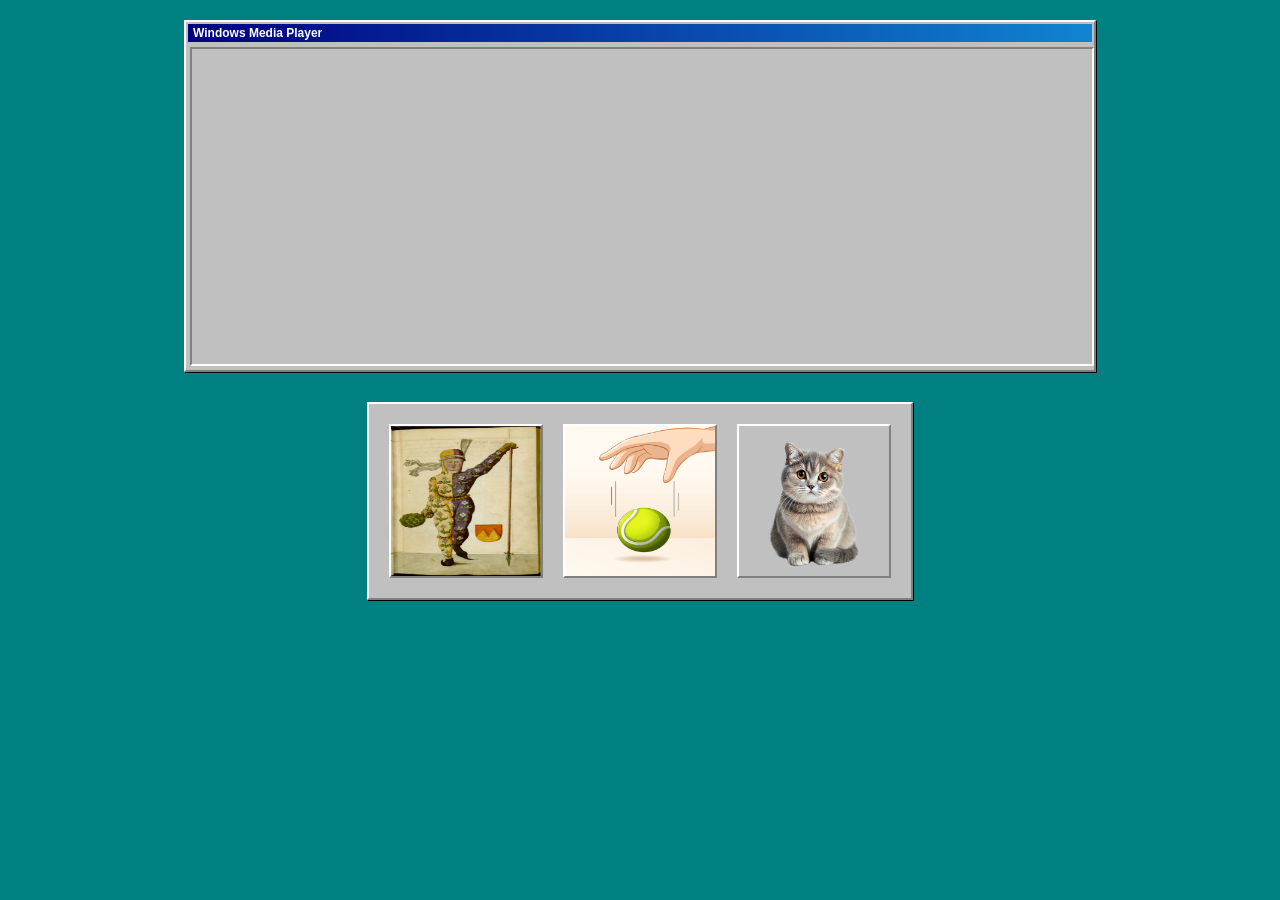
==== index.html @ b0a3be6a "Archivos de inicio" ====
<!DOCTYPE html>
<html lang="es">
<head>
    <meta charset="UTF-8">
    <title>Página de Prueba</title>
    <link rel="stylesheet" href="styles.css">
</head>
<body>

    <div class="container">
        <div class="video-wrapper">
		<iframe 
		width="560" 
		height="315" 
		src="https://www.youtube.com/embed/oPuB4rnirME?si=YwZWsFRKRUqBJ3_M" 
		title="YouTube video player" 
		frameborder="0" allow="accelerometer; autoplay; clipboard-write; encrypted-media; gyroscope; picture-in-picture; web-share" referrerpolicy="strict-origin-when-cross-origin" allowfullscreen>
		</iframe>
        </div>

        <div class="images">
            <a href="1.html">
                <img src="medieval.png" alt="Pagina 1">
            </a>

            <a href="2.html">
                <img src="ball.png" alt="Pagina 2">
            </a>

            <a href="3.html">
                <img src="cat.png" alt="Pagina 3">
            </a>
        </div>

    </div>

</body>
</html>
---- styles.css ----
/* Windows 95 Theme Colors & Reset */
body {
    margin: 0;
    padding: 20px;
    background-color: #008080; /* Classic Teal Desktop */
    font-family: "MS Sans Serif", Arial, sans-serif;
    display: flex;
    justify-content: center;
}

.container {
    display: flex;    flex-direction: column;
    align-items: center;
    gap: 30px;
    width: 100%;
    max-width: 900px;
}/* Window Frame Styling */
.video-wrapper, .images {
    background-color: #c0c0c0;
    border: 2px solid;
    border-color: #ffffff #808080 #808080 #ffffff; /* Beveled Outset */
    box-shadow: 1px 1px 0 0 #000000;
    padding: 4px;
}

/* Video Window Title Bar */
.video-wrapper {
    width: 100%;
    position: relative;
    padding-top: 25px; /* Space for title bar */
}

.video-wrapper::before {
    content: "Windows Media Player";
    position: absolute;
    top: 2px;
    left: 2px;
    right: 2px;
    height: 18px;
    background: linear-gradient(90deg, #000080, #1084d0);
    color: white;
    font-size: 12px;
    font-weight: bold;
    padding-left: 5px;
    display: flex;
    align-items: center;
}

.video-wrapper iframe {
    width: 100%;
    aspect-ratio: 16 / 9;
    border: 2px solid;
    border-color: #808080 #ffffff #ffffff #808080; /* Beveled Inset */
    display: block;
}

/* Image Gallery Grid */
.images {
    display: flex;
    flex-wrap: wrap;
    justify-content: center;    gap: 20px;
    padding: 20px;
}

.images a {
    text-decoration: none;
    display: block;
}

.images img {
    /* Responsive sizing based on 500x500 source */
    width: 150px;    height: 150px;
    object-fit: cover;
    display: block;    border: 2px solid;
    border-color: #ffffff #808080 #808080 #ffffff;
}

/* Button Click Effect */
.images img:active {
    border-color: #808080 #ffffff #ffffff #808080;
    transform: translate(1px, 1px);
}

/* Mobile Responsiveness */
@media (max-width: 600px) {
    body {
        padding: 10px;
    }
    
    .images img {
        width: 100px;
        height: 100px;
    }
    
    .video-wrapper::before {
        font-size: 10px;
    }
}
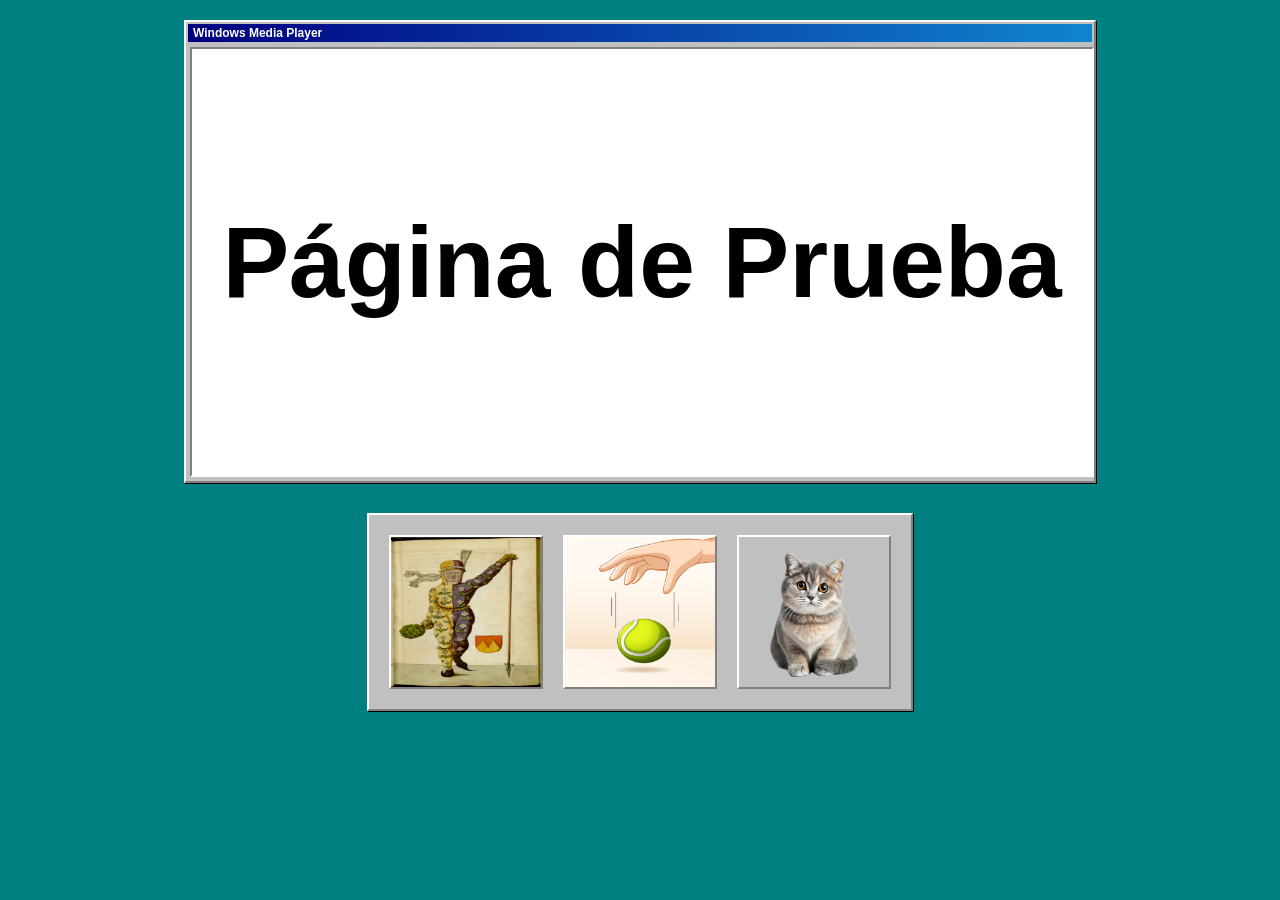
==== commit 6b36240e: "Parte 2" ====
--- a/index.html
+++ b/index.html
@@ -9,21 +9,17 @@
 
     <div class="container">
         <div class="video-wrapper">
-		<iframe 
-		width="560" 
-		height="315" 
-		src="https://www.youtube.com/embed/oPuB4rnirME?si=YwZWsFRKRUqBJ3_M" 
-		title="YouTube video player" 
-		frameborder="0" allow="accelerometer; autoplay; clipboard-write; encrypted-media; gyroscope; picture-in-picture; web-share" referrerpolicy="strict-origin-when-cross-origin" allowfullscreen>
-		</iframe>
+			<div class="video-placeholder">
+				Página de Prueba
+			</div>
         </div>
 
         <div class="images">
-            <a href="1.html">
+            <a href="medieval.html">
                 <img src="medieval.png" alt="Pagina 1">
             </a>
 
-            <a href="2.html">
+            <a href="ball.html">
                 <img src="ball.png" alt="Pagina 2">
             </a>
 
--- a/styles.css
+++ b/styles.css
@@ -46,12 +46,17 @@
     align-items: center;
 }
 
-.video-wrapper iframe {
+.video-placeholder {
     width: 100%;
-    aspect-ratio: 16 / 9;
+    aspect-ratio: 19 / 9;
     border: 2px solid;
     border-color: #808080 #ffffff #ffffff #808080; /* Beveled Inset */
-    display: block;
+    background-color: #ffffff;
+    display: flex;
+    align-items: center;
+    justify-content: center;
+    font-size: 100px;
+    font-weight: bold;
 }
 
 /* Image Gallery Grid */
@@ -63,8 +68,10 @@
 }
 
 .images a {
+	position: relative;
+	overflow: hidden;
     text-decoration: none;
-    display: block;
+    display: inline-block;
 }
 
 .images img {
@@ -74,6 +81,32 @@
     display: block;    border: 2px solid;
     border-color: #ffffff #808080 #808080 #ffffff;
 }
+
+.images a::after {
+    content: "";
+    position: absolute;
+    top: -50%;
+    left: -50%;
+    width: 200%;
+    height: 200%;
+    background: radial-gradient(circle, white 2px, transparent 3px);
+    background-size: 40px 40px;
+    opacity: 0;
+    transition: opacity 0.3s ease;
+    animation: sparkleMove 3s linear infinite;
+    pointer-events: none;
+}
+
+.images a:hover::after {
+    opacity: 0.6;
+}
+
+
+@keyframes sparkleMove {
+    from { transform: translate(0, 0); }
+    to { transform: translate(40px, 40px); }
+}
+
 
 /* Button Click Effect */
 .images img:active {
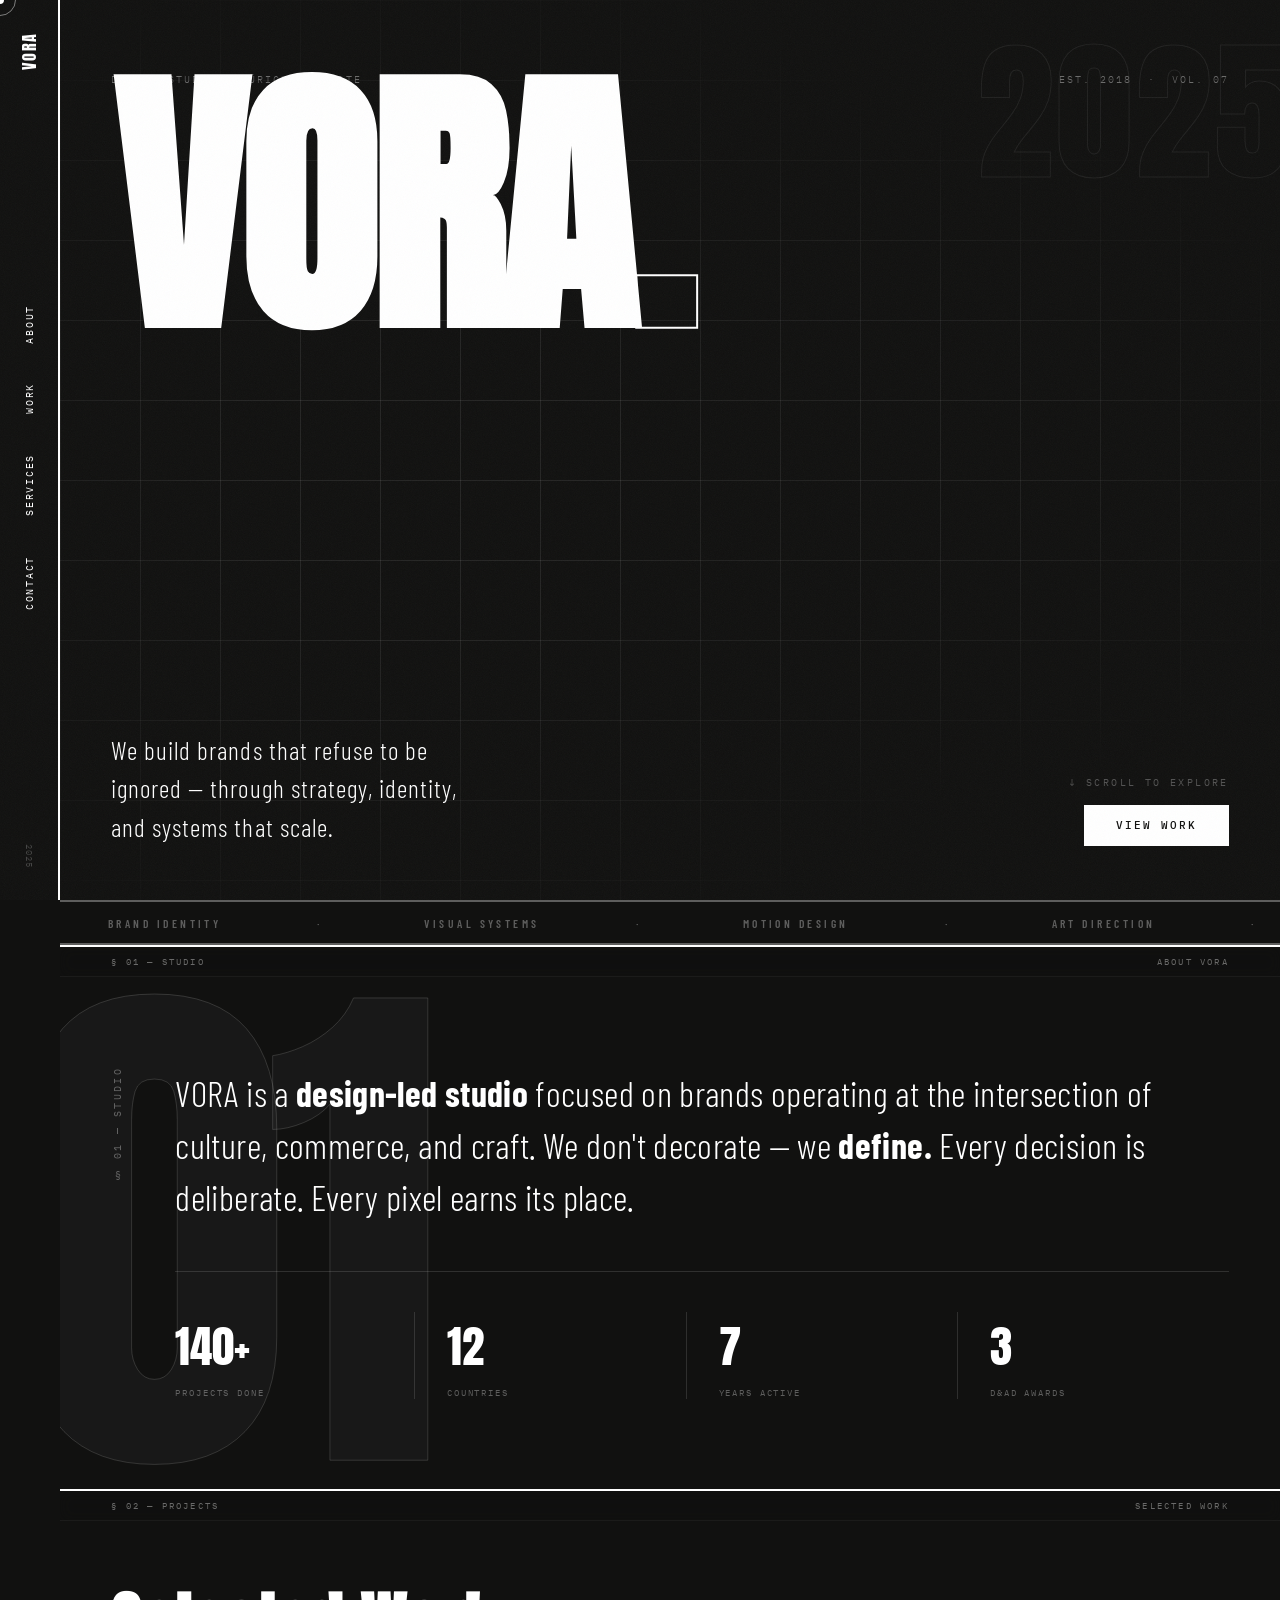
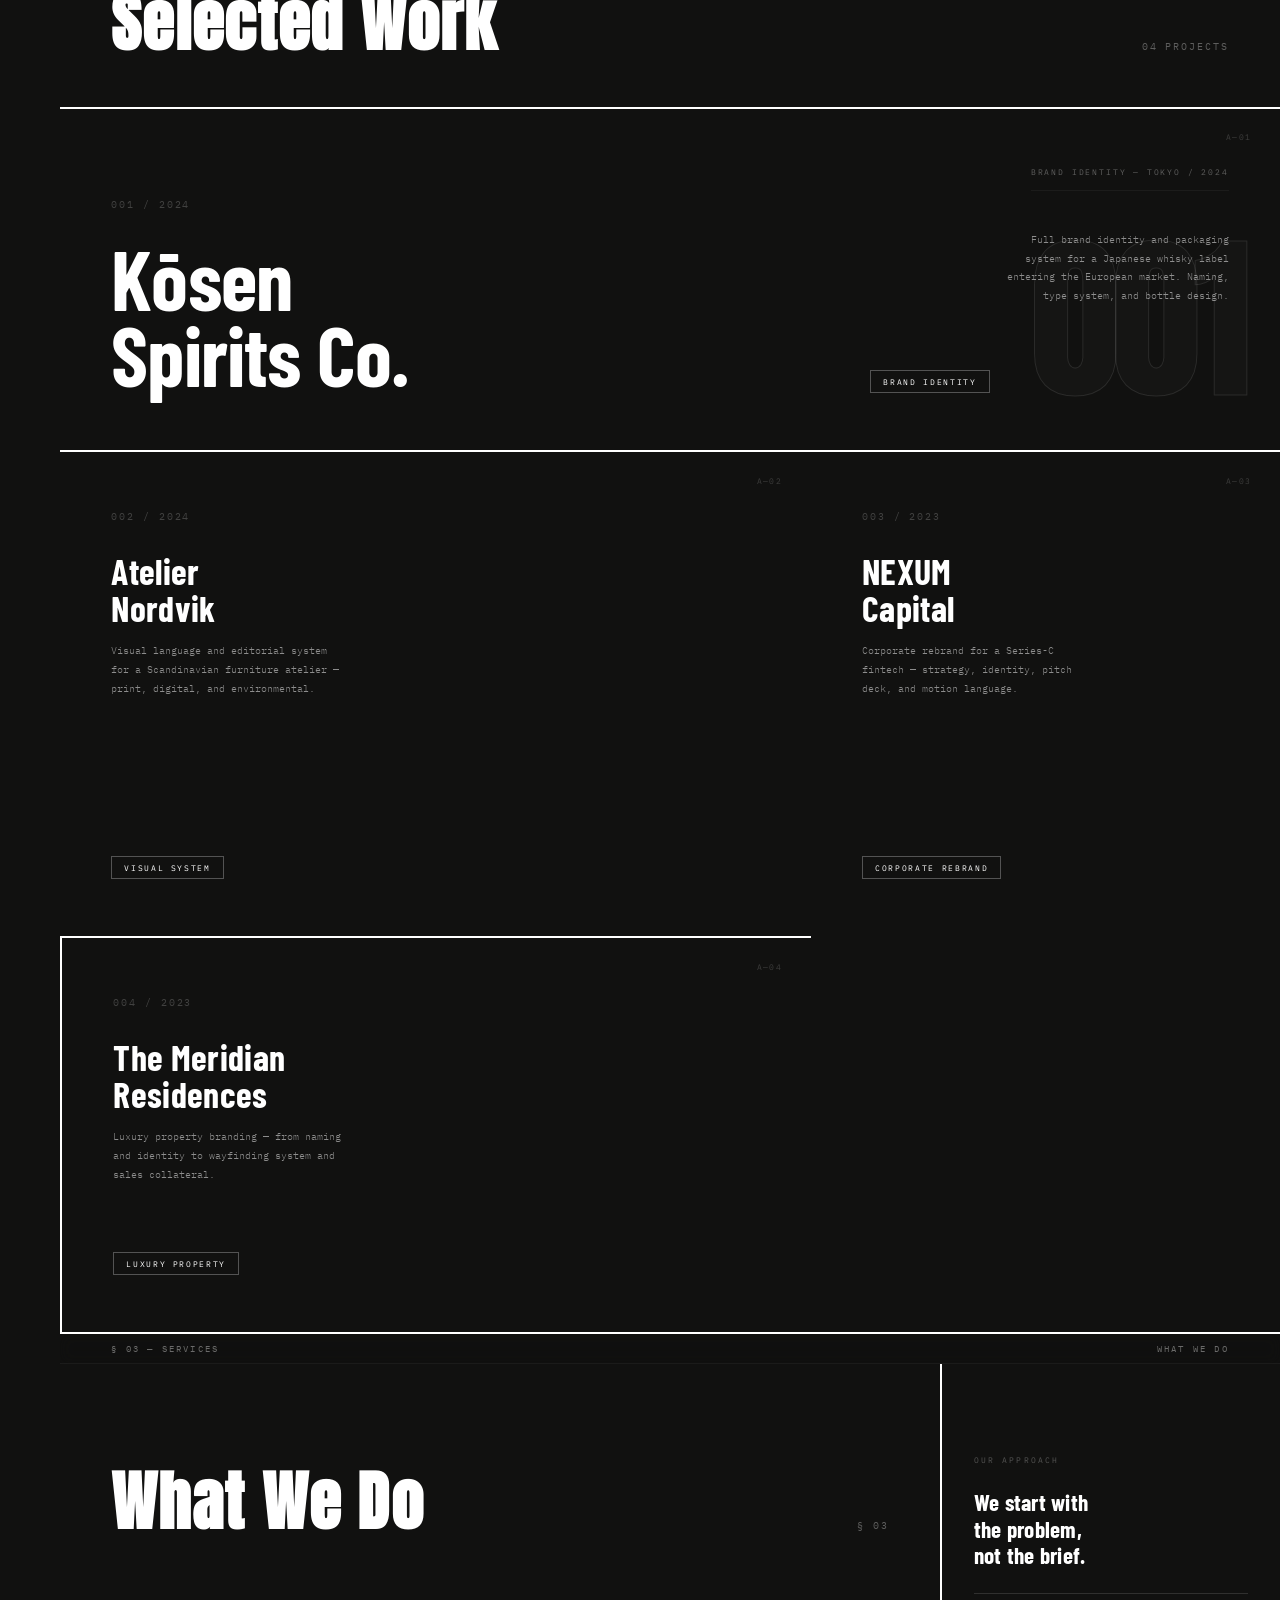
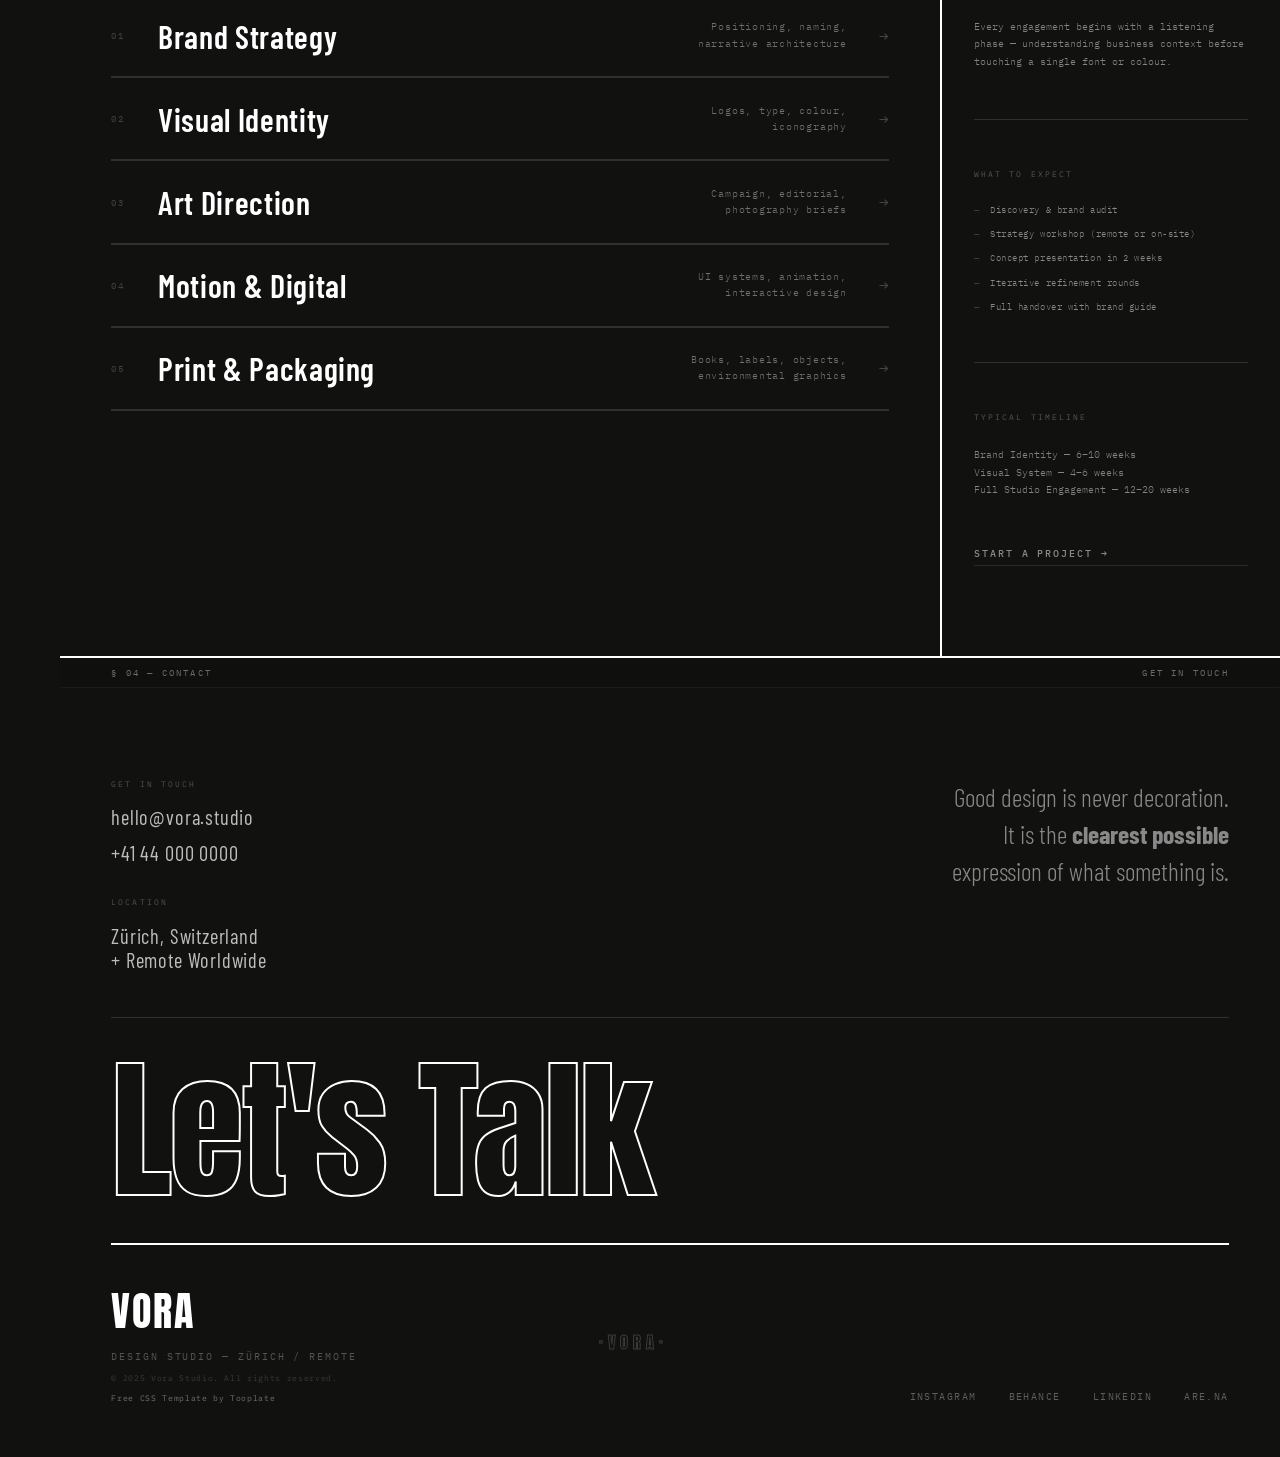
==== commit 0cd9b48f: "4" ====
--- a/index.html
+++ b/index.html
@@ -1,34 +1,445 @@
-<!DOCTYPE html>
-<html lang="es">
-<head>
-    <meta charset="UTF-8">
-    <title>Página de Prueba</title>
-    <link rel="stylesheet" href="styles.css">
-</head>
-<body>
-
-    <div class="container">
-        <div class="video-wrapper">
-			<div class="video-placeholder">
-				Página de Prueba
-			</div>
-        </div>
-
-        <div class="images">
-            <a href="medieval.html">
-                <img src="medieval.png" alt="Pagina 1">
-            </a>
-
-            <a href="ball.html">
-                <img src="ball.png" alt="Pagina 2">
-            </a>
-
-            <a href="3.html">
-                <img src="cat.png" alt="Pagina 3">
-            </a>
-        </div>
-
-    </div>
-
-</body>
-</html>+<!DOCTYPE html>
+<html lang="en">
+<head>
+  <meta charset="UTF-8" />
+  <meta name="viewport" content="width=device-width, initial-scale=1.0" />
+  <title>VORA — Design Studio</title>
+  <link rel="preconnect" href="https://fonts.googleapis.com" />
+  <link rel="preconnect" href="https://fonts.gstatic.com" crossorigin />
+  <link href="https://fonts.googleapis.com/css2?family=Anton&family=IBM+Plex+Mono:wght@300;400;500&family=Barlow+Condensed:wght@300;400;600;700&display=swap" rel="stylesheet" />
+  <link rel="stylesheet" href="tooplate-vora-bold-style.css" />
+
+  <!--
+  Tooplate 2161 Vora Bold
+  https://www.tooplate.com/view/2161-vora-bold
+  Free HTML CSS Template
+  -->
+</head>
+<body>
+
+  <div id="cursor-dot"></div>
+  <div id="cursor-ring"></div>
+
+  <div class="page-shell">
+
+    <!-- SIDEBAR -->
+    <aside class="sidebar">
+      <a href="#hero" class="sidebar__logo">VORA</a>
+      <nav class="sidebar__nav">
+        <a href="#about">About</a>
+        <a href="#work">Work</a>
+        <a href="#services">Services</a>
+        <a href="#contact">Contact</a>
+      </nav>
+      <span class="sidebar__index">2025</span>
+    </aside>
+
+    <main class="main">
+
+      <!-- ═══ HERO ═══ -->
+      <section id="hero">
+        <span class="hero__ghost-year" aria-hidden="true">2025</span>
+        <div class="hero__topbar">
+          <span>Design Studio — Zürich / Remote</span>
+          <span>Est. 2018 &nbsp;·&nbsp; Vol. 07</span>
+        </div>
+        <h1 class="hero__headline" data-reveal>VORA<span class="invert">.</span></h1>
+        <div class="hero__sub">
+          <p class="hero__tagline" data-reveal>
+            We build brands that refuse to be<br>
+            ignored — through strategy, identity,<br>
+            and systems that scale.
+          </p>
+          <div class="hero__cta-wrap" data-reveal>
+            <span class="hero__scroll">↓ Scroll to explore</span>
+            <a href="#work" class="btn">View Work</a>
+          </div>
+        </div>
+      </section>
+
+      <!-- MARQUEE -->
+      <div class="marquee-strip">
+        <div class="marquee-inner">
+          <span>Brand Identity</span><span>·</span>
+          <span>Visual Systems</span><span>·</span>
+          <span>Motion Design</span><span>·</span>
+          <span>Art Direction</span><span>·</span>
+          <span>Editorial Design</span><span>·</span>
+          <span>Strategy</span><span>·</span>
+          <span>Brand Identity</span><span>·</span>
+          <span>Visual Systems</span><span>·</span>
+          <span>Motion Design</span><span>·</span>
+          <span>Art Direction</span><span>·</span>
+          <span>Editorial Design</span><span>·</span>
+          <span>Strategy</span><span>·</span>
+        </div>
+      </div>
+
+      <hr class="rule" />
+
+      <!-- ═══ ABOUT ═══ -->
+      <div class="sticky-label">
+        <span>§ 01 — Studio</span><span>About VORA</span>
+      </div>
+      <section id="about">
+        <span class="about__bg-num" aria-hidden="true">01</span>
+        <span class="about__label">§ 01 — Studio</span>
+        <div class="about__content">
+          <p class="about__text" data-reveal>
+            VORA is a <strong>design-led studio</strong> focused on brands
+            operating at the intersection of culture, commerce, and craft.
+            We don't decorate — we <strong>define.</strong> Every decision
+            is deliberate. Every pixel earns its place.
+          </p>
+          <div class="about__stats" data-reveal>
+            <div class="stat">
+              <span class="stat__value">140+</span>
+              <span class="stat__label">Projects Done</span>
+            </div>
+            <div class="stat">
+              <span class="stat__value">12</span>
+              <span class="stat__label">Countries</span>
+            </div>
+            <div class="stat">
+              <span class="stat__value">7</span>
+              <span class="stat__label">Years Active</span>
+            </div>
+            <div class="stat">
+              <span class="stat__value">3</span>
+              <span class="stat__label">D&AD Awards</span>
+            </div>
+          </div>
+        </div>
+      </section>
+
+      <hr class="rule" />
+
+      <!-- ═══ WORK ═══ -->
+      <div class="sticky-label">
+        <span>§ 02 — Projects</span><span>Selected Work</span>
+      </div>
+      <section id="work">
+        <div class="work__header">
+          <h2 class="section-title" data-reveal>Selected Work</h2>
+          <span class="section-meta">04 Projects</span>
+        </div>
+
+        <div class="work__grid">
+
+          <!-- Full-width hero project -->
+          <div class="work__item">
+            <span class="work__item-corner">A—01</span>
+            <div class="work__item-content">
+              <p class="work__item-num">001 / 2024</p>
+              <h3 class="work__item-title">Kōsen<br>Spirits Co.</h3>
+            </div>
+            <div class="work__item-aside">
+              <span class="work__item-slug">Brand Identity — Tokyo / 2024</span>
+              <p class="work__item-desc">Full brand identity and packaging system for a Japanese whisky label entering the European market. Naming, type system, and bottle design.</p>
+              <span class="work__item-tag">Brand Identity</span>
+            </div>
+          </div>
+
+          <div class="work__item">
+            <span class="work__item-corner">A—02</span>
+            <div class="work__item-content">
+              <p class="work__item-num">002 / 2024</p>
+              <h3 class="work__item-title">Atelier<br>Nordvik</h3>
+              <p class="work__item-desc">Visual language and editorial system for a Scandinavian furniture atelier — print, digital, and environmental.</p>
+            </div>
+            <span class="work__item-tag">Visual System</span>
+          </div>
+
+          <div class="work__item">
+            <span class="work__item-corner">A—03</span>
+            <div class="work__item-content">
+              <p class="work__item-num">003 / 2023</p>
+              <h3 class="work__item-title">NEXUM<br>Capital</h3>
+              <p class="work__item-desc">Corporate rebrand for a Series-C fintech — strategy, identity, pitch deck, and motion language.</p>
+            </div>
+            <span class="work__item-tag">Corporate Rebrand</span>
+          </div>
+
+          <div class="work__item">
+            <span class="work__item-corner">A—04</span>
+            <div class="work__item-content">
+              <p class="work__item-num">004 / 2023</p>
+              <h3 class="work__item-title">The Meridian<br>Residences</h3>
+              <p class="work__item-desc">Luxury property branding — from naming and identity to wayfinding system and sales collateral.</p>
+            </div>
+            <span class="work__item-tag">Luxury Property</span>
+          </div>
+
+        </div>
+      </section>
+
+      <hr class="rule" />
+
+      <!-- ═══ SERVICES ═══ -->
+      <div class="sticky-label">
+        <span>§ 03 — Services</span><span>What We Do</span>
+      </div>
+      <section id="services">
+        <div class="services__body">
+
+          <!-- LEFT: service list -->
+          <div class="services__left">
+            <div class="services__header">
+              <h2 class="section-title" data-reveal>What We Do</h2>
+              <span class="section-meta">§ 03</span>
+            </div>
+            <div class="services__list">
+
+              <div class="service-row" data-reveal data-svc="1">
+                <span class="service-row__num">01</span>
+                <span class="service-row__name">Brand Strategy</span>
+                <span class="service-row__desc">Positioning, naming,<br>narrative architecture</span>
+                <span class="service-row__arrow">→</span>
+              </div>
+              <div class="service-panel" id="svc-1">
+                <div class="service-panel__inner">
+                  <div class="sp-block">
+                    <span class="sp-block__label">Deliverable</span>
+                    <div class="sp-block__body">
+                      <span class="sp-block__title">Brand Platform Document</span>
+                      <p class="sp-block__text">Positioning statement, audience personas, competitive landscape, and messaging hierarchy — the strategic foundation everything else builds on.</p>
+                    </div>
+                  </div>
+                  <div class="sp-block">
+                    <span class="sp-block__label">Process</span>
+                    <div class="sp-block__body">
+                      <span class="sp-block__title">Discovery → Synthesis → Validate</span>
+                      <p class="sp-block__text">Stakeholder interviews, market research, and a 2-day workshop. We test positioning concepts before committing to a direction.</p>
+                    </div>
+                  </div>
+                  <div class="sp-block">
+                    <span class="sp-block__label">Timeline</span>
+                    <div class="sp-block__body">
+                      <span class="sp-block__title">3 – 5 Weeks</span>
+                      <p class="sp-block__text">Standalone or as the opening phase of a full identity engagement. Deliverables include a printed strategy deck.</p>
+                    </div>
+                  </div>
+                </div>
+              </div>
+
+              <div class="service-row" data-reveal data-svc="2">
+                <span class="service-row__num">02</span>
+                <span class="service-row__name">Visual Identity</span>
+                <span class="service-row__desc">Logos, type, colour,<br>iconography</span>
+                <span class="service-row__arrow">→</span>
+              </div>
+              <div class="service-panel" id="svc-2">
+                <div class="service-panel__inner">
+                  <div class="sp-block">
+                    <span class="sp-block__label">Deliverable</span>
+                    <div class="sp-block__body">
+                      <span class="sp-block__title">Full Identity System</span>
+                      <p class="sp-block__text">Logo suite, typeface selection, colour palette, iconography, and a comprehensive brand guidelines document in print-ready PDF.</p>
+                    </div>
+                  </div>
+                  <div class="sp-block">
+                    <span class="sp-block__label">Process</span>
+                    <div class="sp-block__body">
+                      <span class="sp-block__title">Concept → Refine → Rollout</span>
+                      <p class="sp-block__text">Three initial directions, two refinement rounds, and a final presentation. All source files handed over in AI, SVG, and Figma.</p>
+                    </div>
+                  </div>
+                  <div class="sp-block">
+                    <span class="sp-block__label">Timeline</span>
+                    <div class="sp-block__body">
+                      <span class="sp-block__title">6 – 10 Weeks</span>
+                      <p class="sp-block__text">Includes one round of application design (stationery, digital templates, or social kit) at no extra cost.</p>
+                    </div>
+                  </div>
+                </div>
+              </div>
+
+              <div class="service-row" data-reveal data-svc="3">
+                <span class="service-row__num">03</span>
+                <span class="service-row__name">Art Direction</span>
+                <span class="service-row__desc">Campaign, editorial,<br>photography briefs</span>
+                <span class="service-row__arrow">→</span>
+              </div>
+              <div class="service-panel" id="svc-3">
+                <div class="service-panel__inner">
+                  <div class="sp-block">
+                    <span class="sp-block__label">Deliverable</span>
+                    <div class="sp-block__body">
+                      <span class="sp-block__title">Creative Brief + Shot List</span>
+                      <p class="sp-block__text">Moodboards, colour grading references, talent direction notes, and post-production guidelines for photographers and video teams.</p>
+                    </div>
+                  </div>
+                  <div class="sp-block">
+                    <span class="sp-block__label">Process</span>
+                    <div class="sp-block__body">
+                      <span class="sp-block__title">Brief → Direct → Review</span>
+                      <p class="sp-block__text">We embed with your production team on-set, or work remotely for editorial and digital-first campaigns. Retouching oversight included.</p>
+                    </div>
+                  </div>
+                  <div class="sp-block">
+                    <span class="sp-block__label">Timeline</span>
+                    <div class="sp-block__body">
+                      <span class="sp-block__title">Per Campaign</span>
+                      <p class="sp-block__text">Day-rate or project-based. Ongoing retainer available for brands running 4+ campaigns per year.</p>
+                    </div>
+                  </div>
+                </div>
+              </div>
+
+              <div class="service-row" data-reveal data-svc="4">
+                <span class="service-row__num">04</span>
+                <span class="service-row__name">Motion &amp; Digital</span>
+                <span class="service-row__desc">UI systems, animation,<br>interactive design</span>
+                <span class="service-row__arrow">→</span>
+              </div>
+              <div class="service-panel" id="svc-4">
+                <div class="service-panel__inner">
+                  <div class="sp-block">
+                    <span class="sp-block__label">Deliverable</span>
+                    <div class="sp-block__body">
+                      <span class="sp-block__title">Motion Language + UI Kit</span>
+                      <p class="sp-block__text">Easing curves, animation principles, component library in Figma, and production-ready Lottie files or CSS animation specs for developers.</p>
+                    </div>
+                  </div>
+                  <div class="sp-block">
+                    <span class="sp-block__label">Process</span>
+                    <div class="sp-block__body">
+                      <span class="sp-block__title">System → Prototype → Spec</span>
+                      <p class="sp-block__text">We design in Figma, prototype in ProtoPie or Framer, then write detailed specs your engineering team can implement precisely.</p>
+                    </div>
+                  </div>
+                  <div class="sp-block">
+                    <span class="sp-block__label">Timeline</span>
+                    <div class="sp-block__body">
+                      <span class="sp-block__title">4 – 8 Weeks</span>
+                      <p class="sp-block__text">Standalone digital systems or as a natural extension of a completed brand identity engagement.</p>
+                    </div>
+                  </div>
+                </div>
+              </div>
+
+              <div class="service-row" data-reveal data-svc="5">
+                <span class="service-row__num">05</span>
+                <span class="service-row__name">Print &amp; Packaging</span>
+                <span class="service-row__desc">Books, labels, objects,<br>environmental graphics</span>
+                <span class="service-row__arrow">→</span>
+              </div>
+              <div class="service-panel" id="svc-5">
+                <div class="service-panel__inner">
+                  <div class="sp-block">
+                    <span class="sp-block__label">Deliverable</span>
+                    <div class="sp-block__body">
+                      <span class="sp-block__title">Print-Ready Artwork</span>
+                      <p class="sp-block__text">Press-ready files with full dielines, colour profiles (CMYK/Pantone), and printer liaison. Structural packaging design available on request.</p>
+                    </div>
+                  </div>
+                  <div class="sp-block">
+                    <span class="sp-block__label">Process</span>
+                    <div class="sp-block__body">
+                      <span class="sp-block__title">Concept → Proof → Press</span>
+                      <p class="sp-block__text">We handle the full print production workflow — supplier selection, proofing, and press-check attendance for premium runs.</p>
+                    </div>
+                  </div>
+                  <div class="sp-block">
+                    <span class="sp-block__label">Timeline</span>
+                    <div class="sp-block__body">
+                      <span class="sp-block__title">4 – 12 Weeks</span>
+                      <p class="sp-block__text">Varies by complexity. Simple label design at the short end; full structural packaging and book design at the longer end.</p>
+                    </div>
+                  </div>
+                </div>
+              </div>
+
+            </div>
+          </div>
+
+          <!-- RIGHT: content panel -->
+          <div class="services__right" data-reveal>
+            <div class="srv-panel__block">
+              <span class="srv-panel__label">Our Approach</span>
+              <h3 class="srv-panel__heading">We start with<br>the problem,<br>not the brief.</h3>
+              <hr class="srv-panel__divider" style="margin-top:1rem;" />
+              <p class="srv-panel__text" style="margin-top:1rem;">
+                Every engagement begins with a listening phase —
+                understanding business context before touching
+                a single font or colour.
+              </p>
+            </div>
+            <hr class="srv-panel__divider" />
+            <div class="srv-panel__block">
+              <span class="srv-panel__label">What to Expect</span>
+              <ul class="srv-panel__list">
+                <li>Discovery &amp; brand audit</li>
+                <li>Strategy workshop (remote or on-site)</li>
+                <li>Concept presentation in 2 weeks</li>
+                <li>Iterative refinement rounds</li>
+                <li>Full handover with brand guide</li>
+              </ul>
+            </div>
+            <hr class="srv-panel__divider" />
+            <div class="srv-panel__block">
+              <span class="srv-panel__label">Typical Timeline</span>
+              <p class="srv-panel__text">
+                Brand Identity — 6–10 weeks<br>
+                Visual System — 4–6 weeks<br>
+                Full Studio Engagement — 12–20 weeks
+              </p>
+            </div>
+            <a href="#contact" class="srv-panel__cta">Start a project →</a>
+          </div>
+
+        </div>
+      </section>
+
+      <hr class="rule" />
+
+      <!-- ═══ CONTACT ═══ -->
+      <div class="sticky-label">
+        <span>§ 04 — Contact</span><span>Get in Touch</span>
+      </div>
+      <section id="contact">
+        <div class="contact__info" data-reveal>
+          <div class="contact__info-col">
+            <span class="contact__info-label">Get in Touch</span>
+            <span class="contact__info-value">hello@vora.studio</span>
+            <span class="contact__info-value">+41 44 000 0000</span>
+            <span class="contact__info-label" style="margin-top:1.2rem;">Location</span>
+            <span class="contact__info-value">Zürich, Switzerland<br>+ Remote Worldwide</span>
+          </div>
+          <div class="contact__info-col">
+            <p class="contact__manifesto">
+              Good design is never decoration.<br>
+              It is the <em>clearest possible</em><br>
+              expression of what something is.
+            </p>
+          </div>
+        </div>
+
+        <div class="contact__big" data-reveal>
+          <a href="mailto:hello@vora.studio">Let's&nbsp;Talk</a>
+        </div>
+
+        <div class="footer-bar">
+          <div class="footer-bar__left">
+            <span class="footer-logo">VORA</span>
+            <span class="footer-tagline">Design Studio — Zürich / Remote</span>
+            <span class="footer-copy">© 2025 Vora Studio. All rights reserved.</span>
+            <a href="https://www.tooplate.com/view/2161-vora-bold" rel="nofollow" target="_blank" class="footer-tooplate">Free CSS Template by Tooplate</a>
+          </div>
+          <span class="footer-bar__center" aria-hidden="true">·VORA·</span>
+          <div class="footer-bar__right">
+            <a href="#" class="footer-link">Instagram</a>
+            <a href="#" class="footer-link">Behance</a>
+            <a href="#" class="footer-link">LinkedIn</a>
+            <a href="#" class="footer-link">Are.na</a>
+          </div>
+        </div>
+      </section>
+
+    </main>
+  </div>
+
+  <script src="tooplate-vora-bold-script.js"></script>
+
+</body>
+</html>
--- a/tooplate-vora-bold-style.css
+++ b/tooplate-vora-bold-style.css
@@ -0,0 +1,634 @@
+/*
+Tooplate 2161 Vora Bold
+https://www.tooplate.com/view/2161-vora-bold
+Free HTML CSS Template
+*/
+
+*, *::before, *::after { margin: 0; padding: 0; box-sizing: border-box; }
+
+:root {
+  --black:     #111110;
+  --white:     #ffffff;
+  --rule:      2px solid #ffffff;
+  --rule-thin: 1px solid rgba(255,255,255,0.13);
+  --sidebar:   60px;
+  --mono:      'IBM Plex Mono', monospace;
+  --condensed: 'Barlow Condensed', sans-serif;
+  --display:   'Anton', sans-serif;
+}
+
+html { scroll-behavior: smooth; }
+
+body {
+  background: var(--black);
+  color: var(--white);
+  font-family: var(--mono);
+  overflow-x: hidden;
+  cursor: none;
+}
+
+/* Kill browser default blue on ALL links */
+a { color: inherit; text-decoration: none; }
+
+/* NOISE TEXTURE OVERLAY */
+body::before {
+  content: '';
+  position: fixed; inset: 0;
+  z-index: 1000; pointer-events: none;
+  opacity: 0.038;
+  background-image: url("data:image/svg+xml,%3Csvg viewBox='0 0 256 256' xmlns='http://www.w3.org/2000/svg'%3E%3Cfilter id='n'%3E%3CfeTurbulence type='fractalNoise' baseFrequency='0.9' numOctaves='4' stitchTiles='stitch'/%3E%3C/filter%3E%3Crect width='100%25' height='100%25' filter='url(%23n)'/%3E%3C/svg%3E");
+  background-size: 200px 200px;
+}
+
+/* CURSOR */
+#cursor-dot {
+  position: fixed; top: 0; left: 0;
+  width: 8px; height: 8px;
+  background: var(--white); border-radius: 50%;
+  pointer-events: none; z-index: 9999;
+  transform: translate(-50%, -50%);
+}
+#cursor-ring {
+  position: fixed; top: 0; left: 0;
+  width: 32px; height: 32px;
+  border: 1px solid rgba(255,255,255,0.45); border-radius: 50%;
+  pointer-events: none; z-index: 9998;
+  transform: translate(-50%, -50%);
+  transition: transform 0.18s ease, border-color 0.18s ease;
+}
+
+/* LAYOUT */
+.page-shell { display: flex; min-height: 100vh; }
+
+/* SIDEBAR */
+.sidebar {
+  position: fixed; top: 0; left: 0;
+  width: var(--sidebar); height: 100vh;
+  border-right: var(--rule);
+  display: flex; flex-direction: column;
+  align-items: center; justify-content: space-between;
+  padding: 2rem 0; z-index: 100;
+  background: var(--black);
+}
+.sidebar__logo {
+  font-family: var(--display);
+  font-size: 1rem;
+  letter-spacing: 0.1em; writing-mode: vertical-lr;
+  transform: rotate(180deg); color: var(--white);
+  text-decoration: none;
+}
+.sidebar__nav { display: flex; flex-direction: column; align-items: center; gap: 2.5rem; }
+.sidebar__nav a {
+  font-family: var(--mono); font-size: 0.6rem;
+  font-weight: 400; letter-spacing: 0.18em;
+  text-transform: uppercase; color: var(--white);
+  text-decoration: none; writing-mode: vertical-lr;
+  transform: rotate(180deg); opacity: 0.35;
+  transition: opacity 0.25s ease;
+}
+.sidebar__nav a.active,
+.sidebar__nav a:hover { opacity: 1; }
+.sidebar__index {
+  font-family: var(--mono); font-size: 0.55rem;
+  font-weight: 300; letter-spacing: 0.1em;
+  writing-mode: vertical-lr; opacity: 0.22;
+}
+
+/* MAIN */
+.main { margin-left: var(--sidebar); flex: 1; min-width: 0; overflow-x: hidden; display: flex; flex-direction: column; }
+.rule { width: 100%; height: 0; border: none; border-top: var(--rule); }
+
+/* SCROLL REVEAL */
+[data-reveal] {
+  opacity: 0; transform: translateY(24px);
+  transition: opacity 0.75s cubic-bezier(0.16,1,0.3,1),
+              transform 0.75s cubic-bezier(0.16,1,0.3,1);
+}
+[data-reveal].visible { opacity: 1; transform: none; }
+
+/* STICKY SECTION LABEL */
+.sticky-label {
+  position: sticky; top: 0; z-index: 50;
+  background: rgba(17,17,16,0.92);
+  backdrop-filter: blur(6px);
+  border-bottom: var(--rule-thin);
+  padding: 0.55rem 4vw;
+  font-family: var(--mono); font-size: 0.55rem;
+  letter-spacing: 0.25em; text-transform: uppercase;
+  opacity: 0.38; display: flex; justify-content: space-between;
+}
+
+/* ══════════════════════════
+   HERO
+══════════════════════════ */
+#hero {
+  min-height: 100vh; padding: 0 4vw 0 4vw;
+  display: flex; flex-direction: column;
+  justify-content: space-between;
+  overflow: hidden; position: relative;
+}
+
+/* Graph-paper grid lines */
+#hero::before {
+  content: ''; position: absolute; inset: 0; pointer-events: none;
+  background-image:
+    linear-gradient(rgba(255,255,255,0.09) 1px, transparent 1px),
+    linear-gradient(90deg, rgba(255,255,255,0.09) 1px, transparent 1px);
+  background-size: 80px 80px;
+  mask-image:
+    radial-gradient(ellipse 55% 60% at 30% 52%, rgba(0,0,0,0.95) 30%, transparent 100%),
+    radial-gradient(ellipse 40% 50% at 75% 50%, rgba(0,0,0,0.7) 20%, transparent 80%);
+  mask-composite: add;
+  -webkit-mask-image:
+    radial-gradient(ellipse 55% 60% at 30% 52%, rgba(0,0,0,0.95) 30%, transparent 100%),
+    radial-gradient(ellipse 40% 50% at 75% 50%, rgba(0,0,0,0.7) 20%, transparent 80%);
+  -webkit-mask-composite: source-over;
+}
+
+/* Ghost year — top-right counterweight */
+.hero__ghost-year {
+  position: absolute; top: 4vh; right: -1vw;
+  font-family: var(--display);
+  font-size: clamp(6rem, 12vw, 13rem);
+  line-height: 1;
+  -webkit-text-stroke: 1px rgba(255,255,255,0.07);
+  color: transparent;
+  letter-spacing: 0.02em;
+  pointer-events: none; user-select: none; z-index: 0;
+}
+
+.hero__topbar {
+  display: flex; justify-content: space-between; align-items: flex-start;
+  font-family: var(--mono); font-size: 0.65rem; font-weight: 300;
+  letter-spacing: 0.2em; text-transform: uppercase; opacity: 0.38;
+  padding-top: 8vh; position: relative; z-index: 1;
+}
+.hero__headline {
+  font-family: var(--display);
+  font-size: clamp(18vw, 22vw, 26vw);
+  line-height: 0.88; letter-spacing: -0.02em;
+  white-space: nowrap; overflow: visible;
+  margin-right: -8vw; position: relative; z-index: 1;
+}
+.hero__headline span.invert {
+  -webkit-text-stroke: 2px var(--white);
+  color: transparent;
+}
+.hero__sub {
+  display: flex; justify-content: space-between;
+  align-items: flex-end; padding-bottom: 6vh;
+  margin-top: auto; position: relative; z-index: 1;
+}
+.hero__tagline {
+  font-family: var(--condensed);
+  font-size: clamp(1rem, 2.2vw, 1.6rem);
+  font-weight: 300; letter-spacing: 0.04em;
+  max-width: 38vw; line-height: 1.5; opacity: 0.68;
+}
+.hero__cta-wrap { display: flex; flex-direction: column; align-items: flex-end; gap: 1rem; }
+.hero__scroll { font-family: var(--mono); font-size: 0.6rem; letter-spacing: 0.25em; text-transform: uppercase; opacity: 0.28; }
+.btn {
+  font-family: var(--mono); font-size: 0.7rem; font-weight: 500;
+  letter-spacing: 0.18em; text-transform: uppercase;
+  color: var(--black); background: var(--white);
+  border: none; padding: 0.85rem 2rem;
+  cursor: none; text-decoration: none; display: inline-block;
+  transition: background 0.2s ease, color 0.2s ease;
+}
+.btn:hover { background: transparent; color: var(--white); outline: 1px solid var(--white); }
+
+/* MARQUEE */
+.marquee-strip {
+  border-top: var(--rule); border-bottom: var(--rule);
+  overflow: hidden; padding: 0.85rem 0; white-space: nowrap;
+  font-family: var(--condensed); font-size: 0.72rem;
+  font-weight: 600; letter-spacing: 0.3em;
+  text-transform: uppercase; opacity: 0.32;
+}
+.marquee-inner { display: inline-block; animation: marquee 22s linear infinite; }
+.marquee-inner span { margin: 0 3rem; }
+@keyframes marquee { 0% { transform: translateX(0); } 100% { transform: translateX(-50%); } }
+
+/* ══════════════════════════
+   ABOUT
+══════════════════════════ */
+#about {
+  padding: 10vh 4vw; display: flex; gap: 4vw;
+  align-items: flex-start; position: relative; overflow: hidden;
+}
+
+.about__bg-num {
+  position: absolute; left: -3vw; top: 50%;
+  transform: translateY(-50%);
+  font-family: var(--display);
+  font-size: clamp(32vw, 42vw, 48vw);
+  line-height: 1;
+  -webkit-text-stroke: 1px rgba(255,255,255,0.14);
+  color: rgba(255,255,255,0.03);
+  pointer-events: none; user-select: none;
+  letter-spacing: -0.04em; z-index: 0;
+}
+
+.about__label {
+  font-family: var(--mono); font-size: 0.6rem;
+  letter-spacing: 0.25em; text-transform: uppercase;
+  opacity: 0.32; writing-mode: vertical-lr;
+  transform: rotate(180deg); padding-top: 0.3rem;
+  flex-shrink: 0; position: relative; z-index: 1;
+}
+.about__content {
+  flex: 1; min-width: 0; display: flex; flex-direction: column;
+  gap: 3rem; position: relative; z-index: 1;
+}
+.about__text {
+  font-family: var(--condensed);
+  font-size: clamp(1.5rem, 2.8vw, 2.4rem);
+  font-weight: 300; line-height: 1.45;
+  max-width: 72ch; letter-spacing: 0.01em;
+  word-wrap: break-word; overflow-wrap: break-word;
+}
+.about__text strong { font-weight: 700; }
+
+.about__stats {
+  display: flex; gap: 0; flex-wrap: wrap;
+  padding-top: 2.5rem; border-top: var(--rule-thin);
+}
+.stat {
+  display: flex; flex-direction: column; gap: 0.4rem;
+  flex: 1; min-width: 100px; padding: 0 2.5vw;
+  border-right: var(--rule-thin);
+}
+.stat:first-child { padding-left: 0; }
+.stat:last-child { border-right: none; }
+.stat__value { font-family: var(--display); font-size: clamp(2rem, 3.5vw, 3.2rem); }
+.stat__label { font-family: var(--mono); font-size: 0.58rem; letter-spacing: 0.2em; text-transform: uppercase; opacity: 0.32; }
+
+/* ══════════════════════════
+   WORK
+══════════════════════════ */
+#work { padding: 0; }
+.work__header {
+  padding: 6vh 4vw 4vh 4vw;
+  display: flex; justify-content: space-between; align-items: baseline;
+}
+.section-title { font-family: var(--display); font-size: clamp(2.5rem, 5vw, 5rem); letter-spacing: 0.02em; }
+.section-meta { font-family: var(--mono); font-size: 0.6rem; letter-spacing: 0.2em; text-transform: uppercase; opacity: 0.32; }
+
+.work__grid {
+  display: grid;
+  grid-template-columns: 1.6fr 1fr;
+}
+
+.work__item {
+  padding: 4.5vw 4vw; border-top: var(--rule);
+  position: relative; overflow: hidden;
+  min-height: 44vh;
+  display: flex; flex-direction: column; justify-content: space-between;
+}
+.work__item:nth-child(1) {
+  grid-column: 1 / -1;
+  flex-direction: row; align-items: flex-end;
+  gap: 4vw; min-height: 34vh;
+  transition: background 0.4s ease;
+}
+.work__item:nth-child(3) { min-height: 54vh; }
+.work__item:nth-child(2) { border-left: none; }
+.work__item:nth-child(3) { border-left: none; }
+.work__item:nth-child(4) { border-left: var(--rule); }
+
+.work__item::before {
+  content: ''; position: absolute; inset: 0;
+  background: var(--white); transform: scaleY(0);
+  transform-origin: bottom;
+  transition: transform 0.45s cubic-bezier(0.16, 1, 0.3, 1);
+}
+.work__item:hover::before { transform: scaleY(1); }
+.work__item:hover .work__item-content,
+.work__item:hover .work__item-aside { color: var(--black); }
+.work__item:hover .work__item-num { color: var(--black); opacity: 0.18; }
+.work__item:hover .work__item-tag { border-color: rgba(0,0,0,0.25); color: var(--black); }
+.work__item:hover .work__item-corner { color: var(--black); }
+
+/* Featured item 1 — no flood fill, outline stroke hover */
+.work__item:nth-child(1)::before { display: none; }
+.work__item:nth-child(1):hover { background: rgba(255,255,255,0.04); }
+.work__item:nth-child(1):hover .work__item-title {
+  -webkit-text-stroke: 1.5px var(--white);
+  color: transparent;
+}
+.work__item:nth-child(1) .work__item-title {
+  transition: -webkit-text-stroke 0.35s ease, color 0.35s ease;
+}
+.work__item:nth-child(1) .work__item-aside { position: relative; }
+.work__item:nth-child(1) .work__item-aside::before {
+  content: '001';
+  position: absolute; bottom: -1rem; right: -1rem;
+  font-family: var(--display);
+  font-size: clamp(8rem, 14vw, 16rem);
+  line-height: 1;
+  -webkit-text-stroke: 1px rgba(255,255,255,0.1);
+  color: rgba(255,255,255,0.02);
+  pointer-events: none; user-select: none;
+  letter-spacing: -0.04em; z-index: 0;
+}
+
+.work__item-corner {
+  position: absolute; top: 1.4rem; right: 1.8rem;
+  font-family: var(--mono); font-size: 0.52rem;
+  letter-spacing: 0.15em; opacity: 0.18;
+  transition: color 0.45s ease, opacity 0.45s ease;
+  z-index: 1;
+}
+.work__item-content {
+  position: relative; z-index: 1;
+  transition: color 0.45s ease;
+  display: flex; flex-direction: column;
+}
+.work__item:nth-child(1) .work__item-content { flex: 1; }
+.work__item-num {
+  font-family: var(--mono); font-size: 0.6rem;
+  letter-spacing: 0.2em; opacity: 0.2;
+  margin-bottom: 1.8rem;
+  transition: color 0.45s ease, opacity 0.45s ease;
+}
+.work__item-title {
+  font-family: var(--condensed);
+  font-size: clamp(1.6rem, 2.8vw, 2.6rem);
+  font-weight: 700; line-height: 1.04;
+  letter-spacing: 0.01em; margin-bottom: 1rem;
+}
+.work__item:nth-child(1) .work__item-title {
+  font-size: clamp(3.2rem, 6.5vw, 6rem);
+  line-height: 0.92; letter-spacing: -0.01em;
+  margin-bottom: 0;
+}
+.work__item-slug {
+  font-family: var(--mono); font-size: 0.52rem;
+  letter-spacing: 0.22em; text-transform: uppercase;
+  opacity: 0.32; padding-bottom: 0.8rem;
+  border-bottom: 1px solid rgba(255,255,255,0.15);
+  margin-bottom: 1rem;
+}
+.work__item:hover .work__item-slug { opacity: 0.5; }
+.work__item-desc {
+  font-family: var(--mono); font-size: 0.62rem;
+  font-weight: 300; line-height: 1.88; opacity: 0.52;
+  max-width: 38ch;
+}
+.work__item-tag {
+  font-family: var(--mono); font-size: 0.52rem;
+  letter-spacing: 0.2em; text-transform: uppercase;
+  border: 1px solid rgba(255,255,255,0.28);
+  padding: 0.32rem 0.75rem; display: inline-block;
+  margin-top: 2.5rem; align-self: flex-start;
+  position: relative; z-index: 1;
+  transition: border-color 0.45s ease, color 0.45s ease;
+}
+.work__item-aside {
+  position: relative; z-index: 1;
+  display: flex; flex-direction: column;
+  align-items: flex-end; justify-content: flex-end;
+  gap: 1.5rem; flex-shrink: 0; min-width: 28vw;
+  transition: color 0.45s ease;
+}
+.work__item-aside .work__item-desc { text-align: right; }
+
+/* ══════════════════════════
+   SERVICES
+══════════════════════════ */
+#services { padding: 0; }
+
+.services__body {
+  display: grid;
+  grid-template-columns: 1fr 340px;
+}
+.services__left { padding: 10vh 4vw; }
+.services__header { display: flex; justify-content: space-between; align-items: baseline; margin-bottom: 5vh; }
+.services__list { display: flex; flex-direction: column; }
+
+.service-row {
+  display: flex; align-items: center;
+  padding: 2.4vh 0; border-bottom: var(--rule-thin);
+  gap: 2rem; cursor: none;
+  transition: padding-left 0.32s ease;
+}
+.service-row:hover { padding-left: 1.2rem; }
+.service-row__num {
+  font-family: var(--mono); font-size: 0.58rem;
+  opacity: 0.2; letter-spacing: 0.15em;
+  flex-shrink: 0; width: 3ch;
+}
+.service-row__name {
+  font-family: var(--condensed); flex: 1;
+  font-size: clamp(1.4rem, 2.5vw, 2.2rem);
+  font-weight: 600; letter-spacing: 0.02em;
+}
+.service-row__desc {
+  font-family: var(--mono); font-size: 0.6rem;
+  font-weight: 300; opacity: 0.4; letter-spacing: 0.08em;
+  max-width: 28ch; text-align: right; line-height: 1.7;
+}
+.service-row__arrow {
+  font-size: 1rem; opacity: 0.22; flex-shrink: 0;
+  transition: transform 0.3s ease, opacity 0.3s ease;
+}
+.service-row:hover .service-row__arrow { transform: translateX(5px); opacity: 1; }
+.service-row.open .service-row__arrow { transform: rotate(90deg); opacity: 1; }
+
+/* Accordion */
+.service-panel {
+  display: grid;
+  grid-template-rows: 0fr;
+  transition: grid-template-rows 0.55s cubic-bezier(0.16,1,0.3,1);
+  border-bottom: var(--rule-thin);
+}
+.service-panel.open { grid-template-rows: 1fr; }
+
+.service-panel__inner {
+  overflow: hidden;
+  display: flex; flex-direction: column; gap: 0;
+  padding: 0 0 0 calc(3ch + 2rem);
+  transition: padding 0.55s cubic-bezier(0.16,1,0.3,1);
+}
+.service-panel.open .service-panel__inner {
+  padding: 2vh 0 3vh calc(3ch + 2rem);
+}
+
+.sp-block {
+  display: grid;
+  grid-template-columns: 140px 1fr;
+  gap: 0 3vw;
+  align-items: baseline;
+  padding: 1.2vh 0;
+  border-bottom: var(--rule-thin);
+}
+.sp-block:last-child { border-bottom: none; }
+.sp-block__label {
+  font-family: var(--mono); font-size: 0.5rem;
+  letter-spacing: 0.22em; text-transform: uppercase;
+  opacity: 0.28; padding-top: 0.15rem;
+  align-self: start; flex-shrink: 0;
+}
+.sp-block__body { display: flex; flex-direction: column; gap: 0.25rem; min-width: 0; }
+.sp-block__title {
+  font-family: var(--condensed); font-weight: 600;
+  font-size: clamp(0.95rem, 1.4vw, 1.15rem);
+  line-height: 1.2; word-wrap: break-word;
+}
+.sp-block__text {
+  font-family: var(--mono); font-size: 0.58rem;
+  font-weight: 300; line-height: 1.82; opacity: 0.45;
+  word-wrap: break-word; overflow-wrap: break-word;
+}
+
+/* Services right panel */
+.services__right {
+  border-left: var(--rule);
+  padding: 10vh 2.5vw;
+  display: flex; flex-direction: column;
+  justify-content: space-between; gap: 3rem;
+}
+.srv-panel__label {
+  font-family: var(--mono); font-size: 0.52rem;
+  letter-spacing: 0.25em; text-transform: uppercase;
+  opacity: 0.28; margin-bottom: 1rem; display: block;
+}
+.srv-panel__block { display: flex; flex-direction: column; gap: 0.5rem; }
+.srv-panel__heading {
+  font-family: var(--condensed); font-weight: 700;
+  font-size: clamp(1.1rem, 1.8vw, 1.5rem);
+  line-height: 1.15; letter-spacing: 0.01em;
+}
+.srv-panel__text {
+  font-family: var(--mono); font-size: 0.6rem;
+  font-weight: 300; line-height: 1.85; opacity: 0.48;
+}
+.srv-panel__divider { width: 100%; height: 0; border: none; border-top: var(--rule-thin); }
+.srv-panel__list { display: flex; flex-direction: column; gap: 0.65rem; list-style: none; }
+.srv-panel__list li {
+  font-family: var(--mono); font-size: 0.58rem;
+  font-weight: 300; opacity: 0.5; letter-spacing: 0.06em;
+  padding-left: 1rem; position: relative; line-height: 1.5;
+}
+.srv-panel__list li::before { content: '—'; position: absolute; left: 0; opacity: 0.35; }
+.srv-panel__cta {
+  display: inline-block; margin-top: auto;
+  font-family: var(--mono); font-size: 0.6rem;
+  font-weight: 500; letter-spacing: 0.2em;
+  text-transform: uppercase; color: var(--white);
+  opacity: 0.5;
+  border-bottom: 1px solid rgba(255,255,255,0.2);
+  padding-bottom: 0.3rem;
+  transition: opacity 0.25s ease, border-color 0.25s ease;
+}
+.srv-panel__cta:hover { opacity: 1; border-color: var(--white); }
+
+/* ══════════════════════════
+   CONTACT
+══════════════════════════ */
+#contact { padding: 10vh 4vw 6vh 4vw; display: flex; flex-direction: column; gap: 5vh; }
+
+.contact__info {
+  display: grid; grid-template-columns: 1fr 1fr;
+  gap: 4vw; padding-bottom: 5vh;
+  border-bottom: var(--rule-thin);
+}
+.contact__info-col { display: flex; flex-direction: column; gap: 0.75rem; }
+.contact__info-label {
+  font-family: var(--mono); font-size: 0.52rem;
+  letter-spacing: 0.25em; text-transform: uppercase;
+  opacity: 0.26; margin-bottom: 0.3rem;
+}
+.contact__info-value {
+  font-family: var(--condensed);
+  font-size: clamp(0.95rem, 1.6vw, 1.3rem);
+  font-weight: 400; letter-spacing: 0.04em; opacity: 0.72;
+}
+.contact__manifesto {
+  font-family: var(--condensed);
+  font-size: clamp(1.2rem, 2vw, 1.7rem);
+  font-weight: 300; line-height: 1.45; opacity: 0.5;
+  max-width: 44ch; align-self: flex-end; text-align: right;
+}
+.contact__manifesto em { font-style: normal; font-weight: 700; color: var(--white); opacity: 1; }
+
+.contact__big {
+  font-family: var(--display);
+  font-size: clamp(8vw, 12vw, 14vw);
+  line-height: 0.88; white-space: nowrap;
+  overflow: visible; margin-right: -4vw;
+  letter-spacing: -0.02em;
+}
+.contact__big a {
+  -webkit-text-stroke: 2px var(--white);
+  color: transparent;
+  transition: color 0.3s ease;
+}
+.contact__big a:hover { color: var(--white); }
+
+/* FOOTER */
+.footer-bar {
+  display: flex; justify-content: space-between;
+  align-items: flex-end; padding-top: 4vh;
+  border-top: var(--rule); gap: 2rem; flex-wrap: wrap;
+}
+.footer-bar__left { display: flex; flex-direction: column; gap: 0.55rem; }
+.footer-logo { font-family: var(--display); font-size: 2.5rem; letter-spacing: 0.05em; }
+.footer-tagline { font-family: var(--mono); font-size: 0.6rem; opacity: 0.28; letter-spacing: 0.2em; text-transform: uppercase; }
+.footer-copy { font-family: var(--mono); font-size: 0.52rem; opacity: 0.16; letter-spacing: 0.08em; }
+.footer-tooplate {
+  font-family: var(--mono); font-size: 0.52rem;
+  opacity: 0.4; letter-spacing: 0.08em;
+  transition: opacity 0.2s ease;
+}
+.footer-tooplate:hover { opacity: 1; }
+.footer-bar__center {
+  font-family: var(--display); font-size: 1rem;
+  letter-spacing: 0.3em;
+  -webkit-text-stroke: 1px rgba(255,255,255,0.18);
+  color: transparent; align-self: center; user-select: none;
+}
+.footer-bar__right { display: flex; gap: 2rem; align-items: flex-end; flex-wrap: wrap; }
+.footer-link {
+  font-family: var(--mono); font-size: 0.6rem;
+  color: var(--white);
+  letter-spacing: 0.15em; text-transform: uppercase;
+  opacity: 0.32; transition: opacity 0.2s ease;
+}
+.footer-link:hover { opacity: 1; }
+
+/* ══════════════════════════
+   RESPONSIVE
+══════════════════════════ */
+@media (max-width: 1100px) {
+  .service-row__desc { display: none; }
+}
+@media (max-width: 900px) {
+  .work__grid { grid-template-columns: 1fr; }
+  .work__item:nth-child(1) { flex-direction: column; align-items: flex-start; min-height: auto; }
+  .work__item:nth-child(1) .work__item-aside::before { display: none; }
+  .work__item-aside { align-items: flex-start; min-width: unset; }
+  .work__item-aside .work__item-desc { text-align: left; }
+  .work__item { border-left: none !important; grid-column: auto !important; }
+  .contact__info { grid-template-columns: 1fr; }
+  .contact__manifesto { align-self: flex-start; text-align: left; }
+  .footer-bar__center { display: none; }
+}
+@media (max-width: 768px) {
+  .services__body { grid-template-columns: 1fr; }
+  .services__right { border-left: none; border-top: var(--rule); padding: 6vh 4vw; }
+  .service-panel__inner { padding-left: 0 !important; }
+  .service-panel.open .service-panel__inner { padding: 1.5vh 0 2.5vh 0; }
+  .sp-block { grid-template-columns: 90px 1fr; gap: 0 4vw; }
+}
+@media (max-width: 640px) {
+  .hero__tagline { max-width: 80vw; }
+  .hero__sub { flex-direction: column; gap: 2rem; align-items: flex-start; }
+  .services__header { flex-direction: column; gap: 0.5rem; }
+  .footer-bar { flex-direction: column; align-items: flex-start; }
+  .work__item-slug { font-size: 0.48rem; }
+}
+@media (max-width: 420px) {
+  .sp-block { grid-template-columns: 1fr; gap: 0.3rem 0; }
+  .sp-block__label { padding-top: 0; }
+}
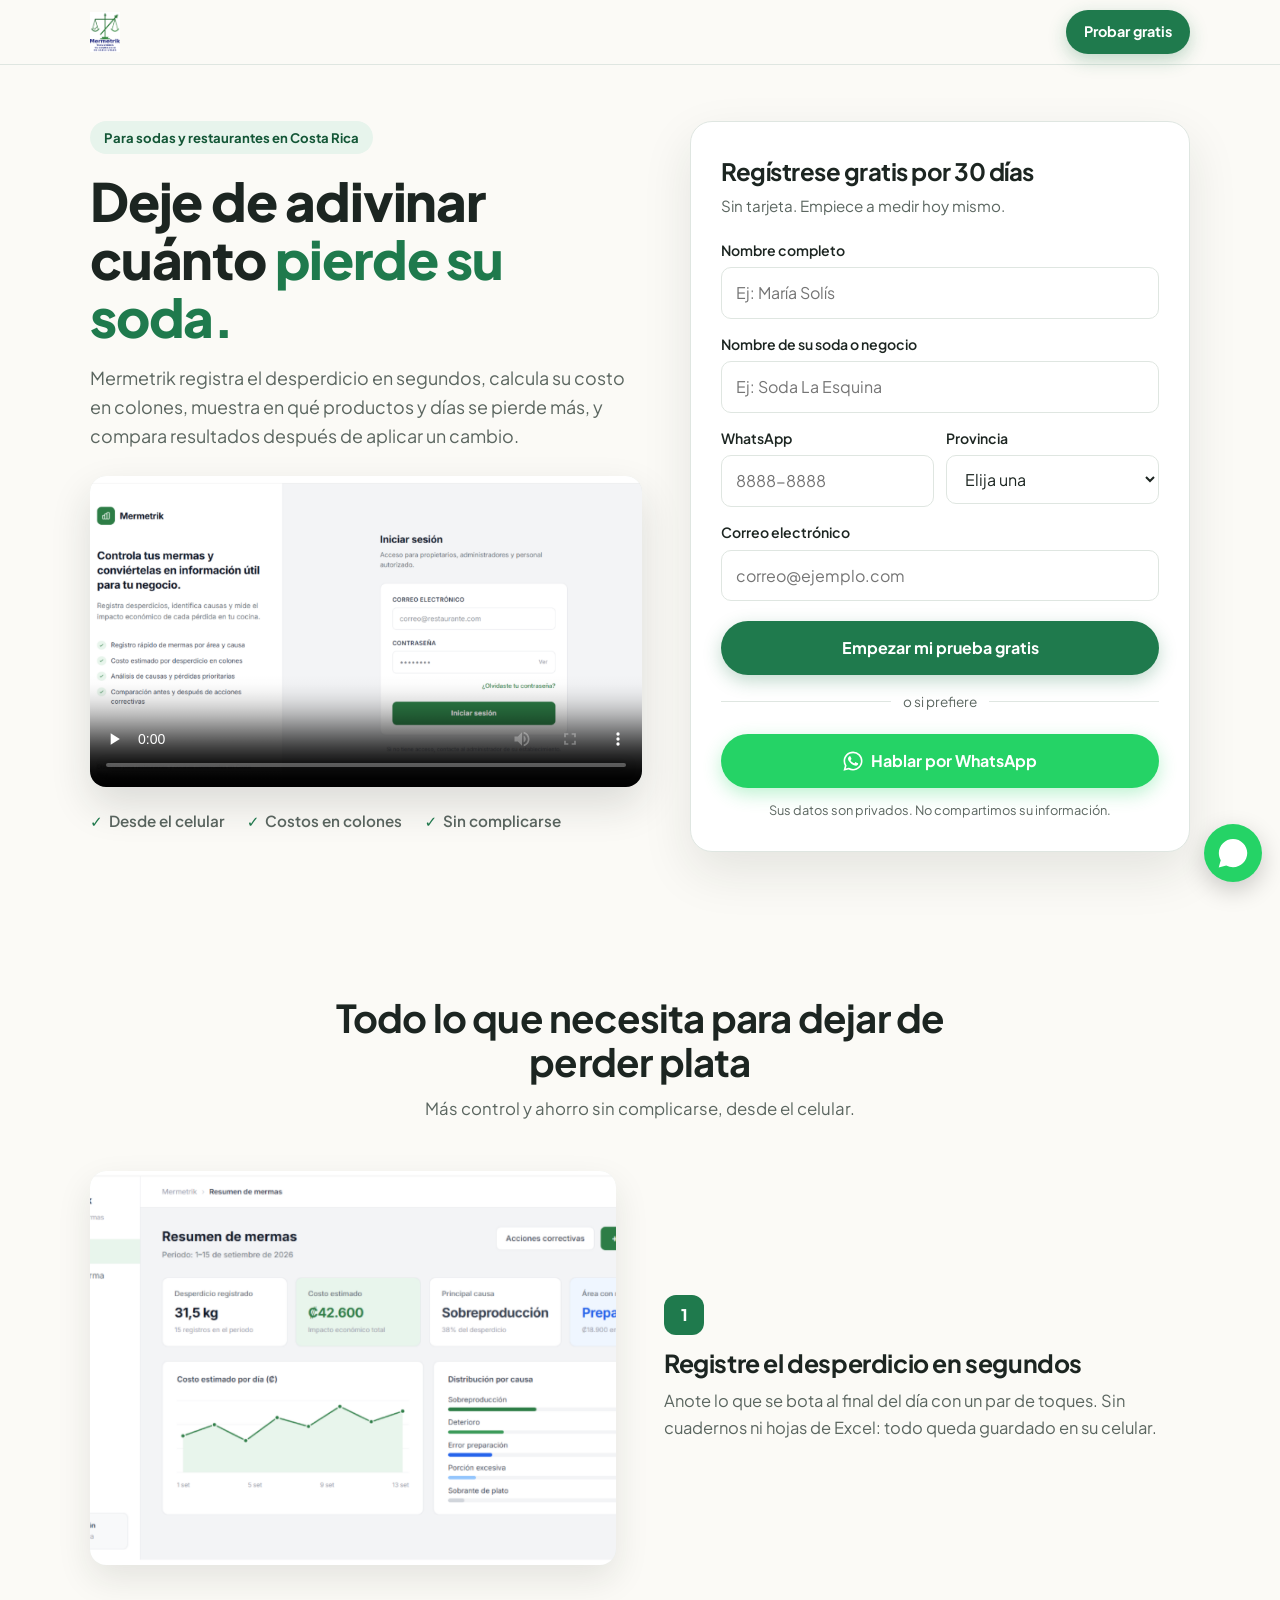
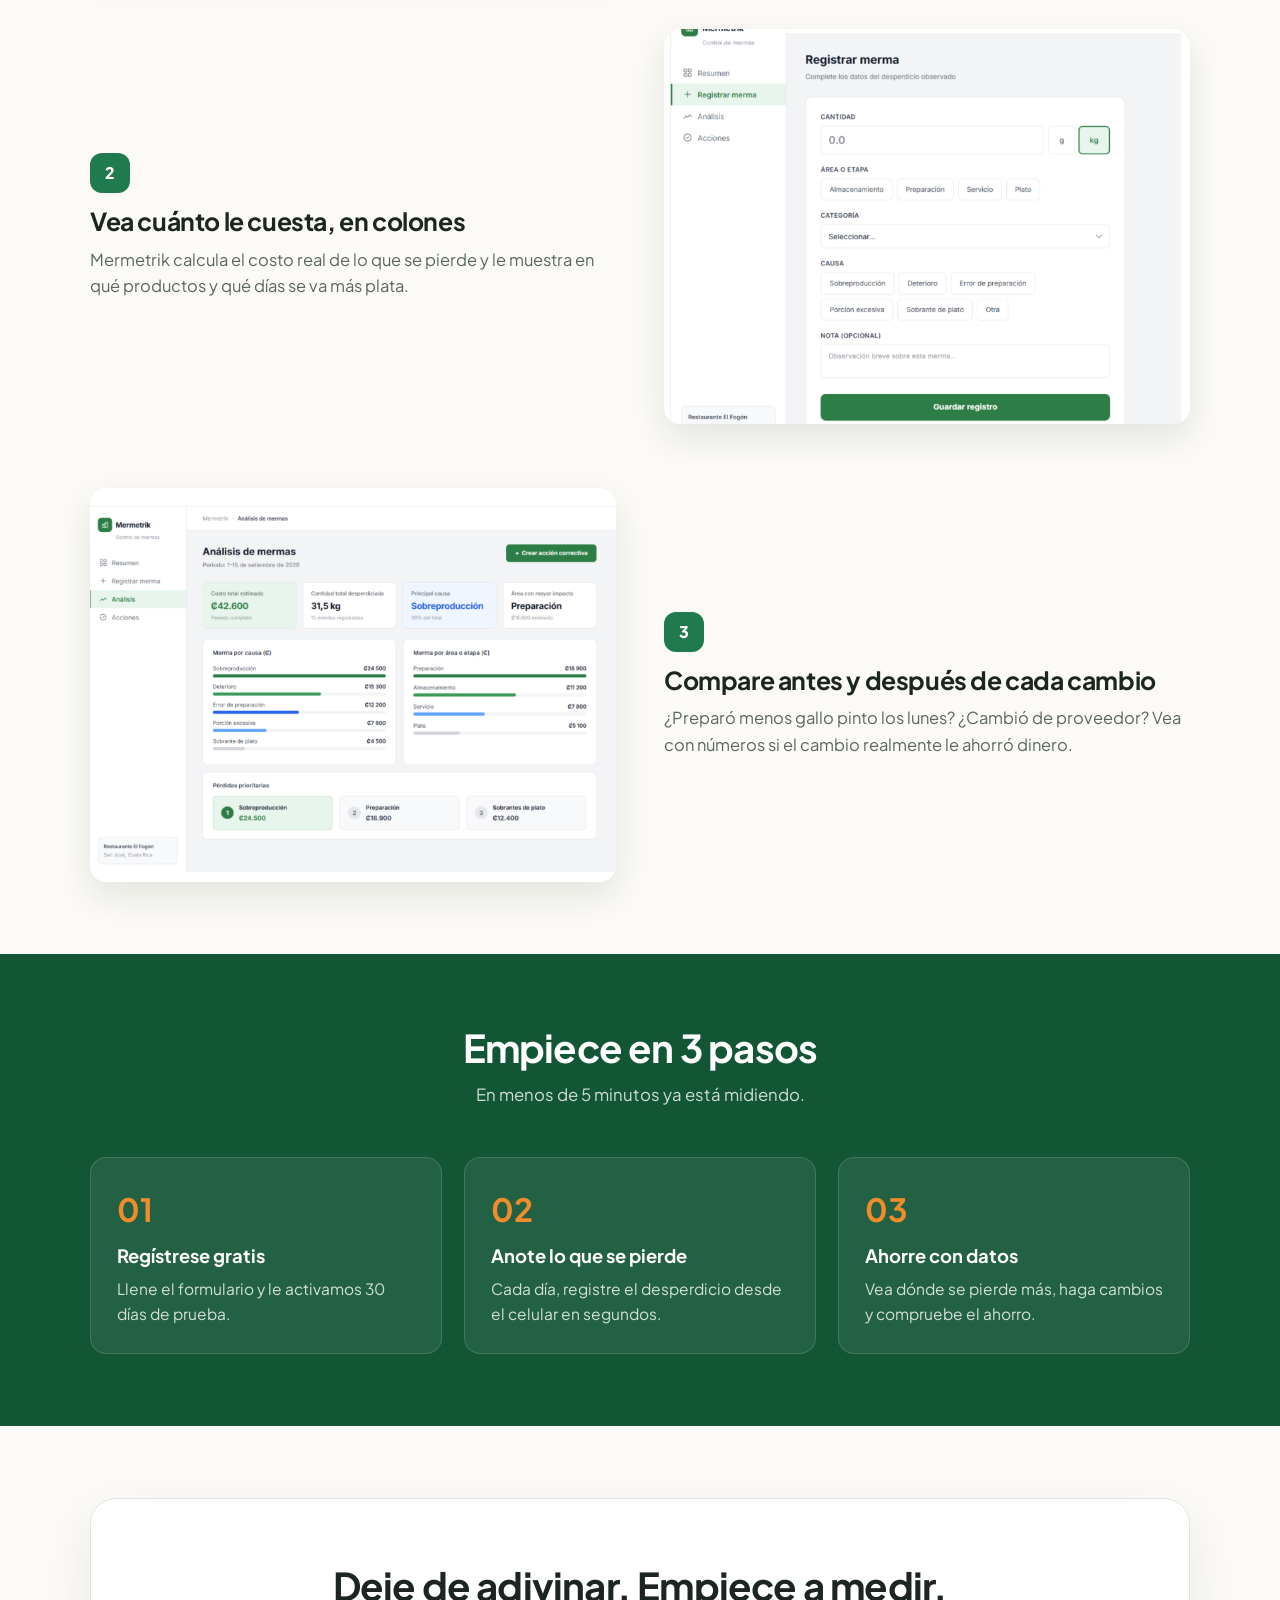
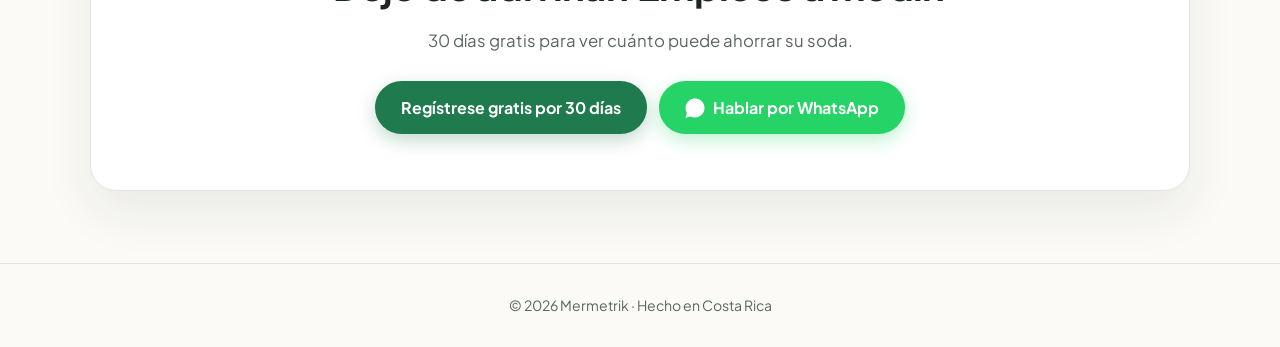
==== commit 16b73d99: "Rename mermetrik.html to index.html" ====
--- a/index.html
+++ b/index.html
@@ -1,445 +1,309 @@
 <!DOCTYPE html>
-<html lang="en">
+<html lang="es">
 <head>
-  <meta charset="UTF-8" />
-  <meta name="viewport" content="width=device-width, initial-scale=1.0" />
-  <title>VORA — Design Studio</title>
-  <link rel="preconnect" href="https://fonts.googleapis.com" />
-  <link rel="preconnect" href="https://fonts.gstatic.com" crossorigin />
-  <link href="https://fonts.googleapis.com/css2?family=Anton&family=IBM+Plex+Mono:wght@300;400;500&family=Barlow+Condensed:wght@300;400;600;700&display=swap" rel="stylesheet" />
-  <link rel="stylesheet" href="tooplate-vora-bold-style.css" />
-
-  <!--
-  Tooplate 2161 Vora Bold
-  https://www.tooplate.com/view/2161-vora-bold
-  Free HTML CSS Template
-  -->
+<meta charset="UTF-8">
+<meta name="viewport" content="width=device-width, initial-scale=1.0">
+<title>Mermetrik | Prueba gratuita de 30 días</title>
+<meta name="description" content="Mermetrik registra el desperdicio de su soda en segundos, calcula su costo en colones y le muestra dónde se pierde más. Pruébelo gratis por 30 días.">
+<link href="https://fonts.googleapis.com/css2?family=Plus+Jakarta+Sans:wght@400;500;600;700;800&display=swap" rel="stylesheet">
+<style>
+  :root{
+    --verde:#1f7a4d;
+    --verde-osc:#135636;
+    --verde-claro:#e7f4ec;
+    --naranja:#f28c28;
+    --tinta:#1c2521;
+    --gris:#5b6660;
+    --borde:#dfe6e1;
+    --fondo:#fbfaf6;
+    --blanco:#ffffff;
+    --wa:#25d366;
+    --radio:16px;
+  }
+  *{box-sizing:border-box;margin:0;padding:0}
+  html{scroll-behavior:smooth}
+  body{font-family:'Plus Jakarta Sans',system-ui,sans-serif;color:var(--tinta);background:var(--fondo);line-height:1.6}
+  img{max-width:100%;display:block}
+  a{color:inherit}
+  .contenedor{width:100%;max-width:1140px;margin:0 auto;padding:0 20px}
+
+  /* Barra superior */
+  header{position:sticky;top:0;z-index:10;background:rgba(251,250,246,.92);backdrop-filter:blur(8px);border-bottom:1px solid var(--borde)}
+  .nav{display:flex;align-items:center;justify-content:space-between;height:64px}
+  .logo{display:flex;align-items:center;font-weight:800;font-size:1.35rem;letter-spacing:-.5px;text-decoration:none}
+  .logo img{height:40px;width:auto;max-width:180px;object-fit:contain}
+  .logo-texto span{color:var(--verde)}
+  .nav .btn{padding:10px 18px;font-size:.9rem}
+
+  /* Botones */
+  .btn{display:inline-flex;align-items:center;justify-content:center;gap:8px;border:none;border-radius:999px;padding:14px 26px;font:inherit;font-weight:700;cursor:pointer;text-decoration:none;transition:transform .15s,box-shadow .15s,background .15s}
+  .btn:hover{transform:translateY(-2px)}
+  .btn-primario{background:var(--verde);color:#fff;box-shadow:0 6px 18px rgba(31,122,77,.28)}
+  .btn-primario:hover{background:var(--verde-osc)}
+  .btn-wa{background:var(--wa);color:#fff;box-shadow:0 6px 18px rgba(37,211,102,.3)}
+  .btn-wa svg{width:20px;height:20px;fill:currentColor}
+
+  /* Hero */
+  .hero{padding:56px 0 72px}
+  .hero-grid{display:grid;grid-template-columns:1.05fr .95fr;gap:48px;align-items:start}
+  .etiqueta{display:inline-block;background:var(--verde-claro);color:var(--verde-osc);font-weight:700;font-size:.82rem;padding:6px 14px;border-radius:999px;margin-bottom:18px}
+  h1{font-size:clamp(2rem,4.6vw,3.3rem);line-height:1.1;letter-spacing:-1.2px;font-weight:800;margin-bottom:18px}
+  h1 em{font-style:normal;color:var(--verde)}
+  .hero p.lead{font-size:1.12rem;color:var(--gris);margin-bottom:26px;max-width:560px}
+  .video{position:relative;border-radius:var(--radio);overflow:hidden;background:#dfe6e1;aspect-ratio:16/9;box-shadow:0 18px 40px rgba(28,37,33,.14)}
+  .video video{width:100%;height:100%;object-fit:cover;display:block}
+  .beneficios-mini{display:flex;flex-wrap:wrap;gap:10px 22px;margin-top:22px;color:var(--gris);font-weight:600;font-size:.95rem}
+  .beneficios-mini span::before{content:"✓";color:var(--verde);font-weight:800;margin-right:6px}
+
+  /* Formulario */
+  .tarjeta-form{background:var(--blanco);border:1px solid var(--borde);border-radius:22px;padding:30px;box-shadow:0 20px 50px rgba(28,37,33,.1);position:sticky;top:88px}
+  .tarjeta-form h2{font-size:1.5rem;letter-spacing:-.5px;margin-bottom:4px}
+  .tarjeta-form .sub{color:var(--gris);font-size:.95rem;margin-bottom:20px}
+  .campo{margin-bottom:14px}
+  .campo label{display:block;font-weight:600;font-size:.88rem;margin-bottom:6px}
+  .campo input,.campo select{width:100%;padding:12px 14px;border:1.5px solid var(--borde);border-radius:10px;font:inherit;font-size:1rem;background:#fff;color:var(--tinta);transition:border-color .15s}
+  .campo input:focus,.campo select:focus{outline:none;border-color:var(--verde)}
+  .fila{display:grid;grid-template-columns:1fr 1fr;gap:12px}
+  .tarjeta-form .btn{width:100%;margin-top:6px}
+  .separador{display:flex;align-items:center;gap:12px;color:var(--gris);font-size:.85rem;margin:16px 0}
+  .separador::before,.separador::after{content:"";flex:1;height:1px;background:var(--borde)}
+  .nota{font-size:.8rem;color:var(--gris);text-align:center;margin-top:12px}
+  .gracias{display:none;text-align:center;padding:20px 0}
+  .gracias .icono{width:60px;height:60px;border-radius:50%;background:var(--verde-claro);color:var(--verde);font-size:1.8rem;display:flex;align-items:center;justify-content:center;margin:0 auto 14px;font-weight:800}
+  .gracias h3{font-size:1.3rem;margin-bottom:6px}
+  .gracias p{color:var(--gris)}
+
+  /* Secciones */
+  section{padding:72px 0}
+  .titulo-seccion{text-align:center;max-width:680px;margin:0 auto 48px}
+  .titulo-seccion h2{font-size:clamp(1.7rem,3.4vw,2.4rem);letter-spacing:-.8px;line-height:1.15;margin-bottom:12px}
+  .titulo-seccion p{color:var(--gris);font-size:1.05rem}
+
+  .funcion{display:grid;grid-template-columns:1fr 1fr;gap:48px;align-items:center;margin-bottom:64px}
+  .funcion:last-child{margin-bottom:0}
+  .funcion.invertida .funcion-img{order:2}
+  .funcion-img{border-radius:var(--radio);overflow:hidden;background:#e4ebe6;aspect-ratio:4/3;box-shadow:0 14px 34px rgba(28,37,33,.1)}
+  .funcion-img img{width:100%;height:100%;object-fit:cover}
+  .numero{display:inline-flex;align-items:center;justify-content:center;width:40px;height:40px;border-radius:12px;background:var(--verde);color:#fff;font-weight:800;margin-bottom:14px}
+  .funcion h3{font-size:1.55rem;letter-spacing:-.4px;line-height:1.2;margin-bottom:10px}
+  .funcion p{color:var(--gris);font-size:1.03rem}
+
+  .banda{background:var(--verde-osc);color:#fff}
+  .pasos{display:grid;grid-template-columns:repeat(3,1fr);gap:22px}
+  .paso{background:rgba(255,255,255,.07);border:1px solid rgba(255,255,255,.14);border-radius:var(--radio);padding:26px}
+  .paso b{display:block;font-size:2rem;color:var(--naranja);margin-bottom:6px}
+  .paso h4{font-size:1.15rem;margin-bottom:6px}
+  .paso p{color:rgba(255,255,255,.8);font-size:.97rem}
+  .banda .titulo-seccion p{color:rgba(255,255,255,.8)}
+
+  .cta-final{text-align:center}
+  .cta-final .caja{background:var(--blanco);border:1px solid var(--borde);border-radius:26px;padding:56px 24px;box-shadow:0 20px 50px rgba(28,37,33,.08)}
+  .cta-final h2{font-size:clamp(1.7rem,3.4vw,2.4rem);letter-spacing:-.8px;margin-bottom:12px}
+  .cta-final p{color:var(--gris);margin-bottom:26px;font-size:1.05rem}
+  .botones{display:flex;flex-wrap:wrap;gap:12px;justify-content:center}
+
+  footer{padding:30px 0;border-top:1px solid var(--borde);color:var(--gris);font-size:.88rem;text-align:center}
+
+  /* WhatsApp flotante */
+  .wa-flotante{position:fixed;right:18px;bottom:18px;width:58px;height:58px;border-radius:50%;background:var(--wa);display:flex;align-items:center;justify-content:center;box-shadow:0 8px 24px rgba(0,0,0,.2);z-index:20;transition:transform .15s}
+  .wa-flotante:hover{transform:scale(1.07)}
+  .wa-flotante svg{width:30px;height:30px;fill:#fff}
+
+  @media (max-width:900px){
+    .hero-grid,.funcion{grid-template-columns:1fr;gap:28px}
+    .funcion.invertida .funcion-img{order:0}
+    .tarjeta-form{position:static}
+    .pasos{grid-template-columns:1fr}
+    section{padding:56px 0}
+  }
+  @media (max-width:480px){
+    .fila{grid-template-columns:1fr;gap:0}
+    .tarjeta-form{padding:22px}
+    .nav .btn{display:none}
+  }
+</style>
 </head>
 <body>
 
-  <div id="cursor-dot"></div>
-  <div id="cursor-ring"></div>
-
-  <div class="page-shell">
-
-    <!-- SIDEBAR -->
-    <aside class="sidebar">
-      <a href="#hero" class="sidebar__logo">VORA</a>
-      <nav class="sidebar__nav">
-        <a href="#about">About</a>
-        <a href="#work">Work</a>
-        <a href="#services">Services</a>
-        <a href="#contact">Contact</a>
-      </nav>
-      <span class="sidebar__index">2025</span>
-    </aside>
-
-    <main class="main">
-
-      <!-- ═══ HERO ═══ -->
-      <section id="hero">
-        <span class="hero__ghost-year" aria-hidden="true">2025</span>
-        <div class="hero__topbar">
-          <span>Design Studio — Zürich / Remote</span>
-          <span>Est. 2018 &nbsp;·&nbsp; Vol. 07</span>
-        </div>
-        <h1 class="hero__headline" data-reveal>VORA<span class="invert">.</span></h1>
-        <div class="hero__sub">
-          <p class="hero__tagline" data-reveal>
-            We build brands that refuse to be<br>
-            ignored — through strategy, identity,<br>
-            and systems that scale.
-          </p>
-          <div class="hero__cta-wrap" data-reveal>
-            <span class="hero__scroll">↓ Scroll to explore</span>
-            <a href="#work" class="btn">View Work</a>
+<header>
+  <div class="contenedor nav">
+    <a href="#" class="logo">
+      <!-- LOGO: ponga su archivo logo.png en la misma carpeta -->
+      <img src="logo.png" alt="Mermetrik" onerror="this.style.display='none';this.nextElementSibling.style.display='inline'">
+      <span class="logo-texto" style="display:none">Mer<span>metrik</span></span>
+    </a>
+    <a href="#registro" class="btn btn-primario">Probar gratis</a>
+  </div>
+</header>
+
+<!-- HERO -->
+<main>
+<div class="hero">
+  <div class="contenedor hero-grid">
+    <div>
+      <span class="etiqueta">Para sodas y restaurantes en Costa Rica</span>
+      <h1>Deje de adivinar cuánto <em>pierde su soda.</em></h1>
+      <p class="lead">Mermetrik registra el desperdicio en segundos, calcula su costo en colones, muestra en qué productos y días se pierde más, y compara resultados después de aplicar un cambio.</p>
+
+      <!-- VIDEO CORTO: cambie video.mp4 por su video. 1.png se muestra como portada -->
+      <div class="video">
+        <video controls playsinline preload="none" poster="1.png">
+          <source src="video.mp4" type="video/mp4">
+          Su navegador no puede reproducir este video.
+        </video>
+      </div>
+
+      <div class="beneficios-mini">
+        <span>Desde el celular</span>
+        <span>Costos en colones</span>
+        <span>Sin complicarse</span>
+      </div>
+    </div>
+
+    <!-- FORMULARIO -->
+    <div class="tarjeta-form" id="registro">
+      <div id="formulario-contenido">
+        <h2>Regístrese gratis por 30 días</h2>
+        <p class="sub">Sin tarjeta. Empiece a medir hoy mismo.</p>
+        <form id="form-registro">
+          <div class="campo">
+            <label for="nombre">Nombre completo</label>
+            <input type="text" id="nombre" name="nombre" placeholder="Ej: María Solís" required>
           </div>
-        </div>
-      </section>
-
-      <!-- MARQUEE -->
-      <div class="marquee-strip">
-        <div class="marquee-inner">
-          <span>Brand Identity</span><span>·</span>
-          <span>Visual Systems</span><span>·</span>
-          <span>Motion Design</span><span>·</span>
-          <span>Art Direction</span><span>·</span>
-          <span>Editorial Design</span><span>·</span>
-          <span>Strategy</span><span>·</span>
-          <span>Brand Identity</span><span>·</span>
-          <span>Visual Systems</span><span>·</span>
-          <span>Motion Design</span><span>·</span>
-          <span>Art Direction</span><span>·</span>
-          <span>Editorial Design</span><span>·</span>
-          <span>Strategy</span><span>·</span>
-        </div>
-      </div>
-
-      <hr class="rule" />
-
-      <!-- ═══ ABOUT ═══ -->
-      <div class="sticky-label">
-        <span>§ 01 — Studio</span><span>About VORA</span>
-      </div>
-      <section id="about">
-        <span class="about__bg-num" aria-hidden="true">01</span>
-        <span class="about__label">§ 01 — Studio</span>
-        <div class="about__content">
-          <p class="about__text" data-reveal>
-            VORA is a <strong>design-led studio</strong> focused on brands
-            operating at the intersection of culture, commerce, and craft.
-            We don't decorate — we <strong>define.</strong> Every decision
-            is deliberate. Every pixel earns its place.
-          </p>
-          <div class="about__stats" data-reveal>
-            <div class="stat">
-              <span class="stat__value">140+</span>
-              <span class="stat__label">Projects Done</span>
+          <div class="campo">
+            <label for="negocio">Nombre de su soda o negocio</label>
+            <input type="text" id="negocio" name="negocio" placeholder="Ej: Soda La Esquina" required>
+          </div>
+          <div class="fila">
+            <div class="campo">
+              <label for="telefono">WhatsApp</label>
+              <input type="tel" id="telefono" name="telefono" placeholder="8888-8888" pattern="[0-9\-\s\+]{8,}" required>
             </div>
-            <div class="stat">
-              <span class="stat__value">12</span>
-              <span class="stat__label">Countries</span>
-            </div>
-            <div class="stat">
-              <span class="stat__value">7</span>
-              <span class="stat__label">Years Active</span>
-            </div>
-            <div class="stat">
-              <span class="stat__value">3</span>
-              <span class="stat__label">D&AD Awards</span>
+            <div class="campo">
+              <label for="provincia">Provincia</label>
+              <select id="provincia" name="provincia" required>
+                <option value="" disabled selected>Elija una</option>
+                <option>San José</option>
+                <option>Alajuela</option>
+                <option>Cartago</option>
+                <option>Heredia</option>
+                <option>Guanacaste</option>
+                <option>Puntarenas</option>
+                <option>Limón</option>
+              </select>
             </div>
           </div>
-        </div>
-      </section>
-
-      <hr class="rule" />
-
-      <!-- ═══ WORK ═══ -->
-      <div class="sticky-label">
-        <span>§ 02 — Projects</span><span>Selected Work</span>
-      </div>
-      <section id="work">
-        <div class="work__header">
-          <h2 class="section-title" data-reveal>Selected Work</h2>
-          <span class="section-meta">04 Projects</span>
-        </div>
-
-        <div class="work__grid">
-
-          <!-- Full-width hero project -->
-          <div class="work__item">
-            <span class="work__item-corner">A—01</span>
-            <div class="work__item-content">
-              <p class="work__item-num">001 / 2024</p>
-              <h3 class="work__item-title">Kōsen<br>Spirits Co.</h3>
-            </div>
-            <div class="work__item-aside">
-              <span class="work__item-slug">Brand Identity — Tokyo / 2024</span>
-              <p class="work__item-desc">Full brand identity and packaging system for a Japanese whisky label entering the European market. Naming, type system, and bottle design.</p>
-              <span class="work__item-tag">Brand Identity</span>
-            </div>
+          <div class="campo">
+            <label for="correo">Correo electrónico</label>
+            <input type="email" id="correo" name="correo" placeholder="correo@ejemplo.com" required>
           </div>
-
-          <div class="work__item">
-            <span class="work__item-corner">A—02</span>
-            <div class="work__item-content">
-              <p class="work__item-num">002 / 2024</p>
-              <h3 class="work__item-title">Atelier<br>Nordvik</h3>
-              <p class="work__item-desc">Visual language and editorial system for a Scandinavian furniture atelier — print, digital, and environmental.</p>
-            </div>
-            <span class="work__item-tag">Visual System</span>
-          </div>
-
-          <div class="work__item">
-            <span class="work__item-corner">A—03</span>
-            <div class="work__item-content">
-              <p class="work__item-num">003 / 2023</p>
-              <h3 class="work__item-title">NEXUM<br>Capital</h3>
-              <p class="work__item-desc">Corporate rebrand for a Series-C fintech — strategy, identity, pitch deck, and motion language.</p>
-            </div>
-            <span class="work__item-tag">Corporate Rebrand</span>
-          </div>
-
-          <div class="work__item">
-            <span class="work__item-corner">A—04</span>
-            <div class="work__item-content">
-              <p class="work__item-num">004 / 2023</p>
-              <h3 class="work__item-title">The Meridian<br>Residences</h3>
-              <p class="work__item-desc">Luxury property branding — from naming and identity to wayfinding system and sales collateral.</p>
-            </div>
-            <span class="work__item-tag">Luxury Property</span>
-          </div>
-
-        </div>
-      </section>
-
-      <hr class="rule" />
-
-      <!-- ═══ SERVICES ═══ -->
-      <div class="sticky-label">
-        <span>§ 03 — Services</span><span>What We Do</span>
-      </div>
-      <section id="services">
-        <div class="services__body">
-
-          <!-- LEFT: service list -->
-          <div class="services__left">
-            <div class="services__header">
-              <h2 class="section-title" data-reveal>What We Do</h2>
-              <span class="section-meta">§ 03</span>
-            </div>
-            <div class="services__list">
-
-              <div class="service-row" data-reveal data-svc="1">
-                <span class="service-row__num">01</span>
-                <span class="service-row__name">Brand Strategy</span>
-                <span class="service-row__desc">Positioning, naming,<br>narrative architecture</span>
-                <span class="service-row__arrow">→</span>
-              </div>
-              <div class="service-panel" id="svc-1">
-                <div class="service-panel__inner">
-                  <div class="sp-block">
-                    <span class="sp-block__label">Deliverable</span>
-                    <div class="sp-block__body">
-                      <span class="sp-block__title">Brand Platform Document</span>
-                      <p class="sp-block__text">Positioning statement, audience personas, competitive landscape, and messaging hierarchy — the strategic foundation everything else builds on.</p>
-                    </div>
-                  </div>
-                  <div class="sp-block">
-                    <span class="sp-block__label">Process</span>
-                    <div class="sp-block__body">
-                      <span class="sp-block__title">Discovery → Synthesis → Validate</span>
-                      <p class="sp-block__text">Stakeholder interviews, market research, and a 2-day workshop. We test positioning concepts before committing to a direction.</p>
-                    </div>
-                  </div>
-                  <div class="sp-block">
-                    <span class="sp-block__label">Timeline</span>
-                    <div class="sp-block__body">
-                      <span class="sp-block__title">3 – 5 Weeks</span>
-                      <p class="sp-block__text">Standalone or as the opening phase of a full identity engagement. Deliverables include a printed strategy deck.</p>
-                    </div>
-                  </div>
-                </div>
-              </div>
-
-              <div class="service-row" data-reveal data-svc="2">
-                <span class="service-row__num">02</span>
-                <span class="service-row__name">Visual Identity</span>
-                <span class="service-row__desc">Logos, type, colour,<br>iconography</span>
-                <span class="service-row__arrow">→</span>
-              </div>
-              <div class="service-panel" id="svc-2">
-                <div class="service-panel__inner">
-                  <div class="sp-block">
-                    <span class="sp-block__label">Deliverable</span>
-                    <div class="sp-block__body">
-                      <span class="sp-block__title">Full Identity System</span>
-                      <p class="sp-block__text">Logo suite, typeface selection, colour palette, iconography, and a comprehensive brand guidelines document in print-ready PDF.</p>
-                    </div>
-                  </div>
-                  <div class="sp-block">
-                    <span class="sp-block__label">Process</span>
-                    <div class="sp-block__body">
-                      <span class="sp-block__title">Concept → Refine → Rollout</span>
-                      <p class="sp-block__text">Three initial directions, two refinement rounds, and a final presentation. All source files handed over in AI, SVG, and Figma.</p>
-                    </div>
-                  </div>
-                  <div class="sp-block">
-                    <span class="sp-block__label">Timeline</span>
-                    <div class="sp-block__body">
-                      <span class="sp-block__title">6 – 10 Weeks</span>
-                      <p class="sp-block__text">Includes one round of application design (stationery, digital templates, or social kit) at no extra cost.</p>
-                    </div>
-                  </div>
-                </div>
-              </div>
-
-              <div class="service-row" data-reveal data-svc="3">
-                <span class="service-row__num">03</span>
-                <span class="service-row__name">Art Direction</span>
-                <span class="service-row__desc">Campaign, editorial,<br>photography briefs</span>
-                <span class="service-row__arrow">→</span>
-              </div>
-              <div class="service-panel" id="svc-3">
-                <div class="service-panel__inner">
-                  <div class="sp-block">
-                    <span class="sp-block__label">Deliverable</span>
-                    <div class="sp-block__body">
-                      <span class="sp-block__title">Creative Brief + Shot List</span>
-                      <p class="sp-block__text">Moodboards, colour grading references, talent direction notes, and post-production guidelines for photographers and video teams.</p>
-                    </div>
-                  </div>
-                  <div class="sp-block">
-                    <span class="sp-block__label">Process</span>
-                    <div class="sp-block__body">
-                      <span class="sp-block__title">Brief → Direct → Review</span>
-                      <p class="sp-block__text">We embed with your production team on-set, or work remotely for editorial and digital-first campaigns. Retouching oversight included.</p>
-                    </div>
-                  </div>
-                  <div class="sp-block">
-                    <span class="sp-block__label">Timeline</span>
-                    <div class="sp-block__body">
-                      <span class="sp-block__title">Per Campaign</span>
-                      <p class="sp-block__text">Day-rate or project-based. Ongoing retainer available for brands running 4+ campaigns per year.</p>
-                    </div>
-                  </div>
-                </div>
-              </div>
-
-              <div class="service-row" data-reveal data-svc="4">
-                <span class="service-row__num">04</span>
-                <span class="service-row__name">Motion &amp; Digital</span>
-                <span class="service-row__desc">UI systems, animation,<br>interactive design</span>
-                <span class="service-row__arrow">→</span>
-              </div>
-              <div class="service-panel" id="svc-4">
-                <div class="service-panel__inner">
-                  <div class="sp-block">
-                    <span class="sp-block__label">Deliverable</span>
-                    <div class="sp-block__body">
-                      <span class="sp-block__title">Motion Language + UI Kit</span>
-                      <p class="sp-block__text">Easing curves, animation principles, component library in Figma, and production-ready Lottie files or CSS animation specs for developers.</p>
-                    </div>
-                  </div>
-                  <div class="sp-block">
-                    <span class="sp-block__label">Process</span>
-                    <div class="sp-block__body">
-                      <span class="sp-block__title">System → Prototype → Spec</span>
-                      <p class="sp-block__text">We design in Figma, prototype in ProtoPie or Framer, then write detailed specs your engineering team can implement precisely.</p>
-                    </div>
-                  </div>
-                  <div class="sp-block">
-                    <span class="sp-block__label">Timeline</span>
-                    <div class="sp-block__body">
-                      <span class="sp-block__title">4 – 8 Weeks</span>
-                      <p class="sp-block__text">Standalone digital systems or as a natural extension of a completed brand identity engagement.</p>
-                    </div>
-                  </div>
-                </div>
-              </div>
-
-              <div class="service-row" data-reveal data-svc="5">
-                <span class="service-row__num">05</span>
-                <span class="service-row__name">Print &amp; Packaging</span>
-                <span class="service-row__desc">Books, labels, objects,<br>environmental graphics</span>
-                <span class="service-row__arrow">→</span>
-              </div>
-              <div class="service-panel" id="svc-5">
-                <div class="service-panel__inner">
-                  <div class="sp-block">
-                    <span class="sp-block__label">Deliverable</span>
-                    <div class="sp-block__body">
-                      <span class="sp-block__title">Print-Ready Artwork</span>
-                      <p class="sp-block__text">Press-ready files with full dielines, colour profiles (CMYK/Pantone), and printer liaison. Structural packaging design available on request.</p>
-                    </div>
-                  </div>
-                  <div class="sp-block">
-                    <span class="sp-block__label">Process</span>
-                    <div class="sp-block__body">
-                      <span class="sp-block__title">Concept → Proof → Press</span>
-                      <p class="sp-block__text">We handle the full print production workflow — supplier selection, proofing, and press-check attendance for premium runs.</p>
-                    </div>
-                  </div>
-                  <div class="sp-block">
-                    <span class="sp-block__label">Timeline</span>
-                    <div class="sp-block__body">
-                      <span class="sp-block__title">4 – 12 Weeks</span>
-                      <p class="sp-block__text">Varies by complexity. Simple label design at the short end; full structural packaging and book design at the longer end.</p>
-                    </div>
-                  </div>
-                </div>
-              </div>
-
-            </div>
-          </div>
-
-          <!-- RIGHT: content panel -->
-          <div class="services__right" data-reveal>
-            <div class="srv-panel__block">
-              <span class="srv-panel__label">Our Approach</span>
-              <h3 class="srv-panel__heading">We start with<br>the problem,<br>not the brief.</h3>
-              <hr class="srv-panel__divider" style="margin-top:1rem;" />
-              <p class="srv-panel__text" style="margin-top:1rem;">
-                Every engagement begins with a listening phase —
-                understanding business context before touching
-                a single font or colour.
-              </p>
-            </div>
-            <hr class="srv-panel__divider" />
-            <div class="srv-panel__block">
-              <span class="srv-panel__label">What to Expect</span>
-              <ul class="srv-panel__list">
-                <li>Discovery &amp; brand audit</li>
-                <li>Strategy workshop (remote or on-site)</li>
-                <li>Concept presentation in 2 weeks</li>
-                <li>Iterative refinement rounds</li>
-                <li>Full handover with brand guide</li>
-              </ul>
-            </div>
-            <hr class="srv-panel__divider" />
-            <div class="srv-panel__block">
-              <span class="srv-panel__label">Typical Timeline</span>
-              <p class="srv-panel__text">
-                Brand Identity — 6–10 weeks<br>
-                Visual System — 4–6 weeks<br>
-                Full Studio Engagement — 12–20 weeks
-              </p>
-            </div>
-            <a href="#contact" class="srv-panel__cta">Start a project →</a>
-          </div>
-
-        </div>
-      </section>
-
-      <hr class="rule" />
-
-      <!-- ═══ CONTACT ═══ -->
-      <div class="sticky-label">
-        <span>§ 04 — Contact</span><span>Get in Touch</span>
-      </div>
-      <section id="contact">
-        <div class="contact__info" data-reveal>
-          <div class="contact__info-col">
-            <span class="contact__info-label">Get in Touch</span>
-            <span class="contact__info-value">hello@vora.studio</span>
-            <span class="contact__info-value">+41 44 000 0000</span>
-            <span class="contact__info-label" style="margin-top:1.2rem;">Location</span>
-            <span class="contact__info-value">Zürich, Switzerland<br>+ Remote Worldwide</span>
-          </div>
-          <div class="contact__info-col">
-            <p class="contact__manifesto">
-              Good design is never decoration.<br>
-              It is the <em>clearest possible</em><br>
-              expression of what something is.
-            </p>
-          </div>
-        </div>
-
-        <div class="contact__big" data-reveal>
-          <a href="mailto:hello@vora.studio">Let's&nbsp;Talk</a>
-        </div>
-
-        <div class="footer-bar">
-          <div class="footer-bar__left">
-            <span class="footer-logo">VORA</span>
-            <span class="footer-tagline">Design Studio — Zürich / Remote</span>
-            <span class="footer-copy">© 2025 Vora Studio. All rights reserved.</span>
-            <a href="https://www.tooplate.com/view/2161-vora-bold" rel="nofollow" target="_blank" class="footer-tooplate">Free CSS Template by Tooplate</a>
-          </div>
-          <span class="footer-bar__center" aria-hidden="true">·VORA·</span>
-          <div class="footer-bar__right">
-            <a href="#" class="footer-link">Instagram</a>
-            <a href="#" class="footer-link">Behance</a>
-            <a href="#" class="footer-link">LinkedIn</a>
-            <a href="#" class="footer-link">Are.na</a>
-          </div>
-        </div>
-      </section>
-
-    </main>
-  </div>
-
-  <script src="tooplate-vora-bold-script.js"></script>
-
+          <button type="submit" class="btn btn-primario">Empezar mi prueba gratis</button>
+        </form>
+
+        <div class="separador">o si prefiere</div>
+
+        <a class="btn btn-wa" style="width:100%" href="https://wa.me/50600000000?text=Hola%2C%20quiero%20saber%20m%C3%A1s%20sobre%20Mermetrik" target="_blank" rel="noopener">
+          <svg viewBox="0 0 24 24" aria-hidden="true"><path d="M17.47 14.38c-.3-.15-1.75-.86-2.02-.96-.27-.1-.47-.15-.67.15-.2.3-.77.96-.94 1.16-.17.2-.35.22-.64.07-.3-.15-1.25-.46-2.38-1.47-.88-.79-1.47-1.76-1.64-2.05-.17-.3-.02-.46.13-.61.13-.13.3-.35.45-.52.15-.17.2-.3.3-.5.1-.2.05-.37-.02-.52-.08-.15-.67-1.61-.92-2.2-.24-.58-.49-.5-.67-.51h-.57c-.2 0-.52.07-.79.37-.27.3-1.04 1.02-1.04 2.48s1.07 2.88 1.21 3.08c.15.2 2.1 3.2 5.08 4.49.71.31 1.26.49 1.69.63.71.22 1.36.19 1.87.12.57-.09 1.75-.72 2-1.41.25-.69.25-1.29.17-1.41-.07-.12-.27-.2-.57-.35M12.04 21.5h-.01a9.4 9.4 0 0 1-4.8-1.31l-.34-.2-3.57.93.95-3.48-.22-.36a9.4 9.4 0 0 1-1.44-5.02c0-5.2 4.24-9.44 9.45-9.44a9.4 9.4 0 0 1 6.68 2.77 9.38 9.38 0 0 1 2.76 6.68c0 5.21-4.24 9.44-9.44 9.44m8.04-17.48A11.3 11.3 0 0 0 12.04.7C5.77.7.67 5.8.67 12.06c0 2 .52 3.96 1.52 5.68L.57 23.64l6.03-1.58a11.35 11.35 0 0 0 5.43 1.38h.01c6.26 0 11.36-5.1 11.36-11.36 0-3.04-1.18-5.89-3.32-8.04"/></svg>
+          Hablar por WhatsApp
+        </a>
+        <p class="nota">Sus datos son privados. No compartimos su información.</p>
+      </div>
+
+      <div class="gracias" id="gracias">
+        <div class="icono">✓</div>
+        <h3>¡Listo, ya está registrado!</h3>
+        <p>Le escribiremos por WhatsApp muy pronto para activar sus 30 días gratis.</p>
+      </div>
+    </div>
+  </div>
+</div>
+
+<!-- FUNCIONES -->
+<section>
+  <div class="contenedor">
+    <div class="titulo-seccion">
+      <h2>Todo lo que necesita para dejar de perder plata</h2>
+      <p>Más control y ahorro sin complicarse, desde el celular.</p>
+    </div>
+
+    <div class="funcion">
+      <div class="funcion-img"><img src="2.png" alt="Registro rápido del desperdicio desde el celular"></div>
+      <div>
+        <span class="numero">1</span>
+        <h3>Registre el desperdicio en segundos</h3>
+        <p>Anote lo que se bota al final del día con un par de toques. Sin cuadernos ni hojas de Excel: todo queda guardado en su celular.</p>
+      </div>
+    </div>
+
+    <div class="funcion invertida">
+      <div class="funcion-img"><img src="3.png" alt="Costo del desperdicio en colones por producto y día"></div>
+      <div>
+        <span class="numero">2</span>
+        <h3>Vea cuánto le cuesta, en colones</h3>
+        <p>Mermetrik calcula el costo real de lo que se pierde y le muestra en qué productos y qué días se va más plata.</p>
+      </div>
+    </div>
+
+    <div class="funcion">
+      <div class="funcion-img"><img src="4.png" alt="Comparación de resultados antes y después de un cambio"></div>
+      <div>
+        <span class="numero">3</span>
+        <h3>Compare antes y después de cada cambio</h3>
+        <p>¿Preparó menos gallo pinto los lunes? ¿Cambió de proveedor? Vea con números si el cambio realmente le ahorró dinero.</p>
+      </div>
+    </div>
+  </div>
+</section>
+
+<!-- CÓMO FUNCIONA -->
+<section class="banda">
+  <div class="contenedor">
+    <div class="titulo-seccion">
+      <h2>Empiece en 3 pasos</h2>
+      <p>En menos de 5 minutos ya está midiendo.</p>
+    </div>
+    <div class="pasos">
+      <div class="paso"><b>01</b><h4>Regístrese gratis</h4><p>Llene el formulario y le activamos 30 días de prueba.</p></div>
+      <div class="paso"><b>02</b><h4>Anote lo que se pierde</h4><p>Cada día, registre el desperdicio desde el celular en segundos.</p></div>
+      <div class="paso"><b>03</b><h4>Ahorre con datos</h4><p>Vea dónde se pierde más, haga cambios y compruebe el ahorro.</p></div>
+    </div>
+  </div>
+</section>
+
+<!-- CTA FINAL -->
+<section class="cta-final">
+  <div class="contenedor">
+    <div class="caja">
+      <h2>Deje de adivinar. Empiece a medir.</h2>
+      <p>30 días gratis para ver cuánto puede ahorrar su soda.</p>
+      <div class="botones">
+        <a href="#registro" class="btn btn-primario">Regístrese gratis por 30 días</a>
+        <a class="btn btn-wa" href="https://wa.me/50600000000?text=Hola%2C%20quiero%20saber%20m%C3%A1s%20sobre%20Mermetrik" target="_blank" rel="noopener">
+          <svg viewBox="0 0 24 24" aria-hidden="true"><path d="M12.04.7C5.77.7.67 5.8.67 12.06c0 2 .52 3.96 1.52 5.68L.57 23.64l6.03-1.58a11.35 11.35 0 0 0 5.43 1.38h.01c6.26 0 11.36-5.1 11.36-11.36S18.3.7 12.04.7m5.43 13.68c-.3-.15-1.75-.86-2.02-.96-.27-.1-.47-.15-.67.15-.2.3-.77.96-.94 1.16-.17.2-.35.22-.64.07-.3-.15-1.25-.46-2.38-1.47-.88-.79-1.47-1.76-1.64-2.05-.17-.3-.02-.46.13-.61.13-.13.3-.35.45-.52.15-.17.2-.3.3-.5.1-.2.05-.37-.02-.52-.08-.15-.67-1.61-.92-2.2-.24-.58-.49-.5-.67-.51h-.57c-.2 0-.52.07-.79.37-.27.3-1.04 1.02-1.04 2.48s1.07 2.88 1.21 3.08c.15.2 2.1 3.2 5.08 4.49 2.98 1.29 2.98.86 3.52.81.54-.05 1.75-.72 2-1.41.25-.69.25-1.29.17-1.41-.07-.12-.27-.2-.57-.35"/></svg>
+          Hablar por WhatsApp
+        </a>
+      </div>
+    </div>
+  </div>
+</section>
+</main>
+
+<footer>
+  <div class="contenedor">© 2026 Mermetrik · Hecho en Costa Rica</div>
+</footer>
+
+<a class="wa-flotante" href="https://wa.me/50600000000?text=Hola%2C%20quiero%20saber%20m%C3%A1s%20sobre%20Mermetrik" target="_blank" rel="noopener" aria-label="Hablar por WhatsApp">
+  <svg viewBox="0 0 24 24" aria-hidden="true"><path d="M12.04.7C5.77.7.67 5.8.67 12.06c0 2 .52 3.96 1.52 5.68L.57 23.64l6.03-1.58a11.35 11.35 0 0 0 5.43 1.38h.01c6.26 0 11.36-5.1 11.36-11.36S18.3.7 12.04.7m5.43 13.68c-.3-.15-1.75-.86-2.02-.96-.27-.1-.47-.15-.67.15-.2.3-.77.96-.94 1.16-.17.2-.35.22-.64.07-.3-.15-1.25-.46-2.38-1.47-.88-.79-1.47-1.76-1.64-2.05-.17-.3-.02-.46.13-.61.13-.13.3-.35.45-.52.15-.17.2-.3.3-.5.1-.2.05-.37-.02-.52-.08-.15-.67-1.61-.92-2.2-.24-.58-.49-.5-.67-.51h-.57c-.2 0-.52.07-.79.37-.27.3-1.04 1.02-1.04 2.48s1.07 2.88 1.21 3.08c.15.2 2.1 3.2 5.08 4.49 2.98 1.29 2.98.86 3.52.81.54-.05 1.75-.72 2-1.41.25-.69.25-1.29.17-1.41-.07-.12-.27-.2-.57-.35"/></svg>
+</a>
+
+<script>
+  // El formulario aún no envía datos a ningún lado.
+  // Conéctelo a su servicio (Formspree, Google Forms, su backend, etc.) aquí.
+  document.getElementById('form-registro').addEventListener('submit', function(e){
+    e.preventDefault();
+    document.getElementById('formulario-contenido').style.display = 'none';
+    document.getElementById('gracias').style.display = 'block';
+  });
+</script>
 </body>
 </html>
